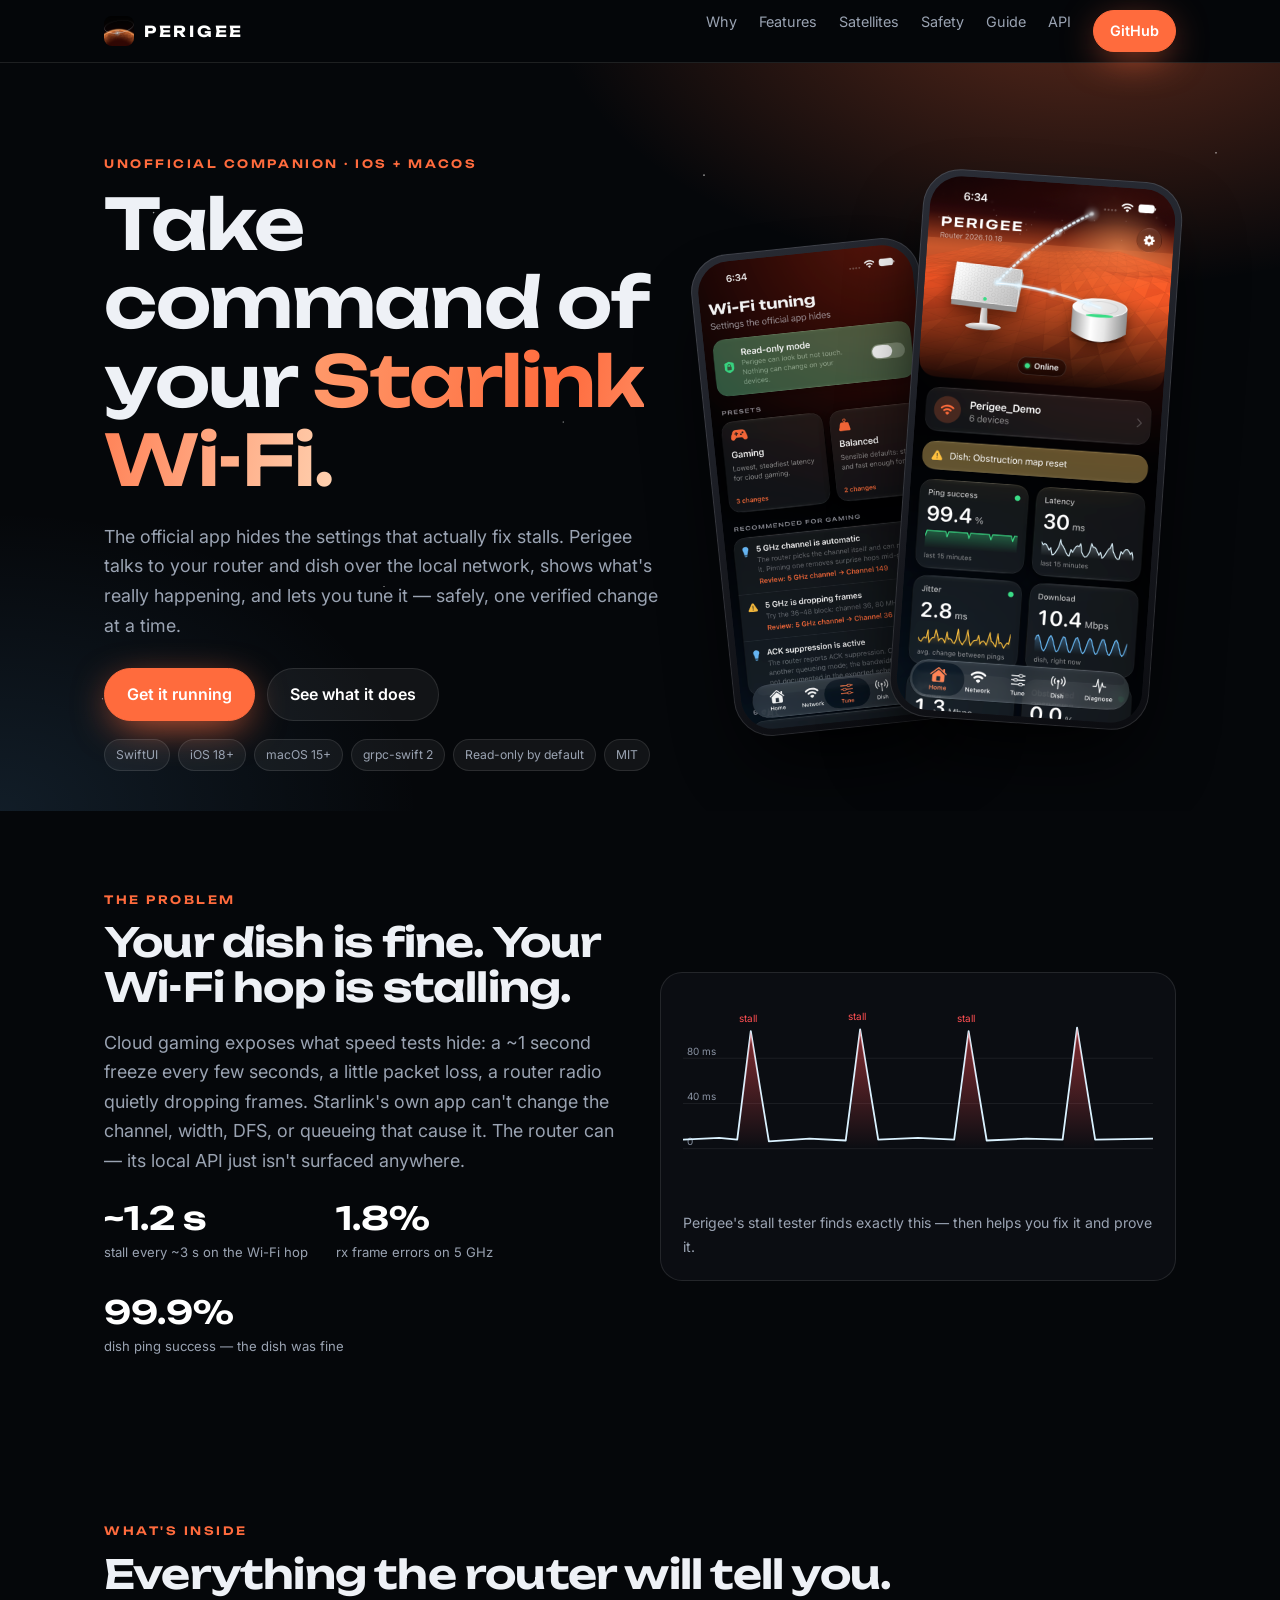
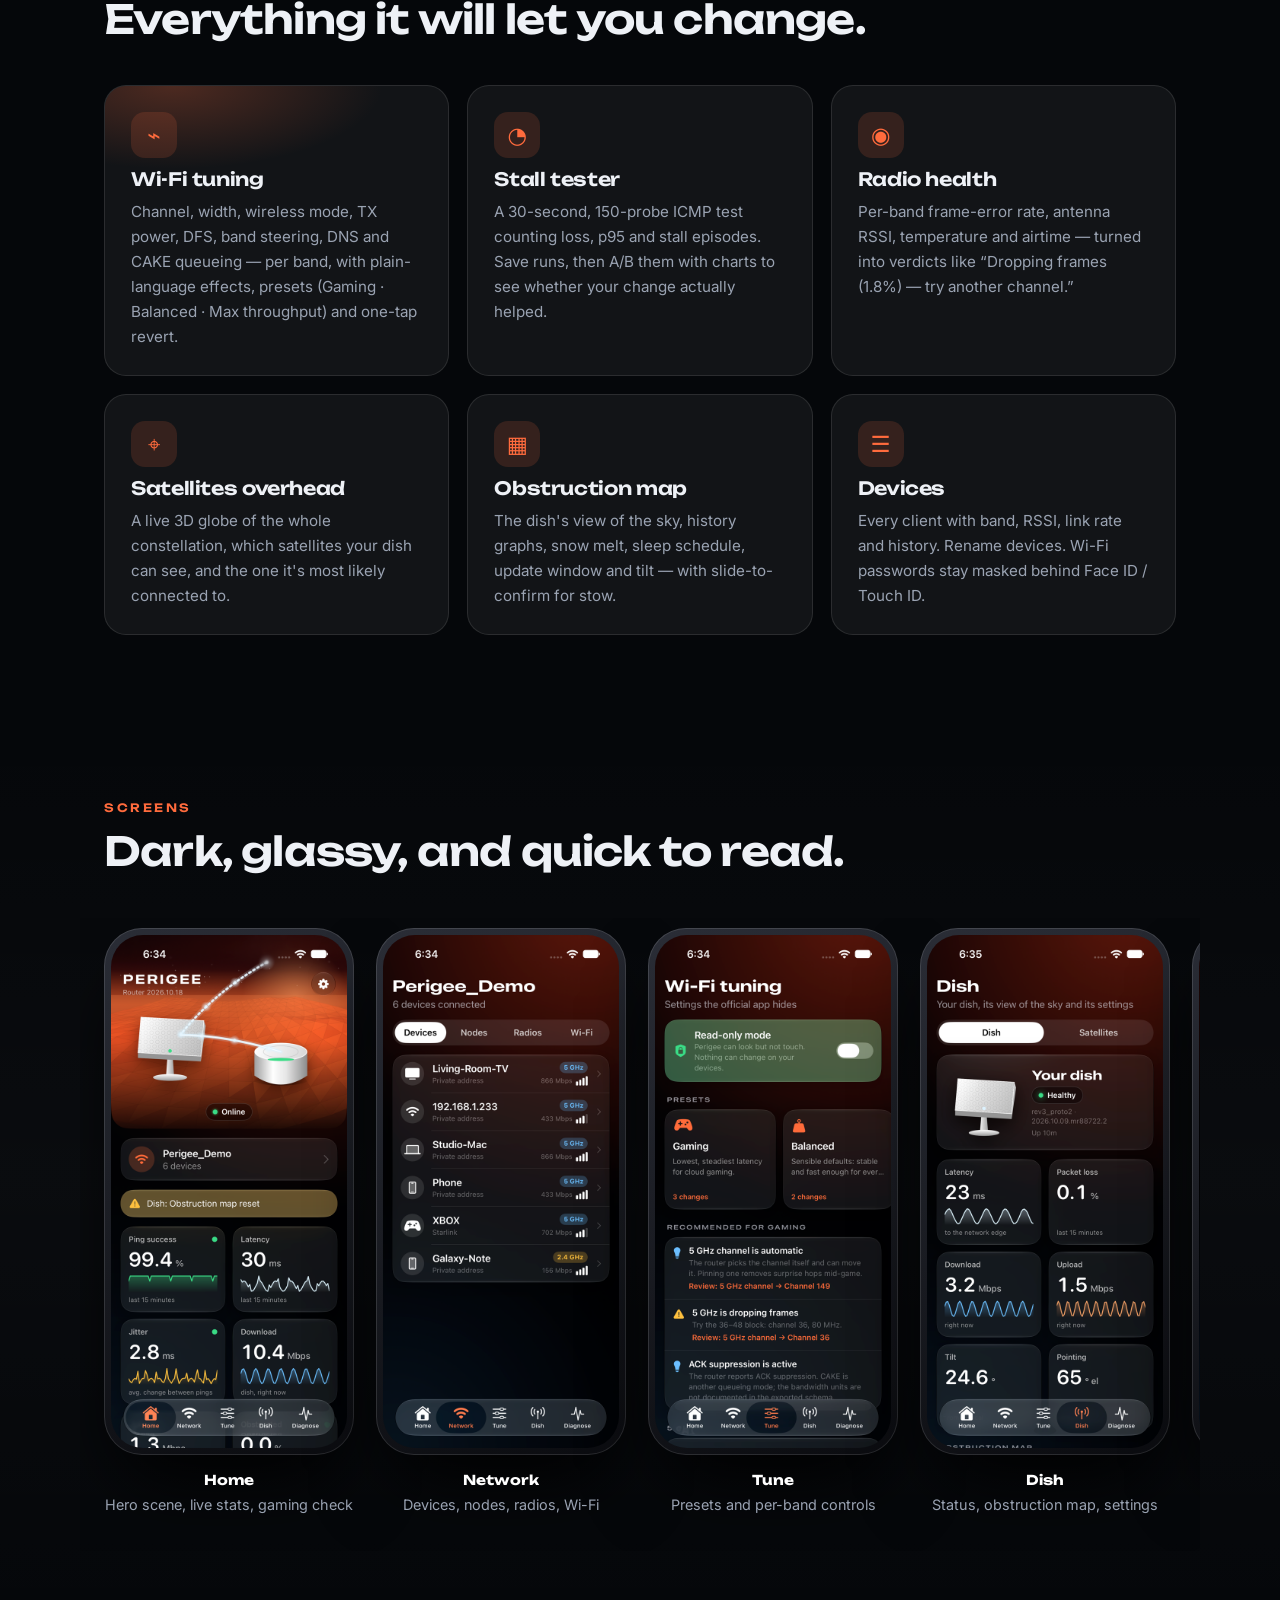
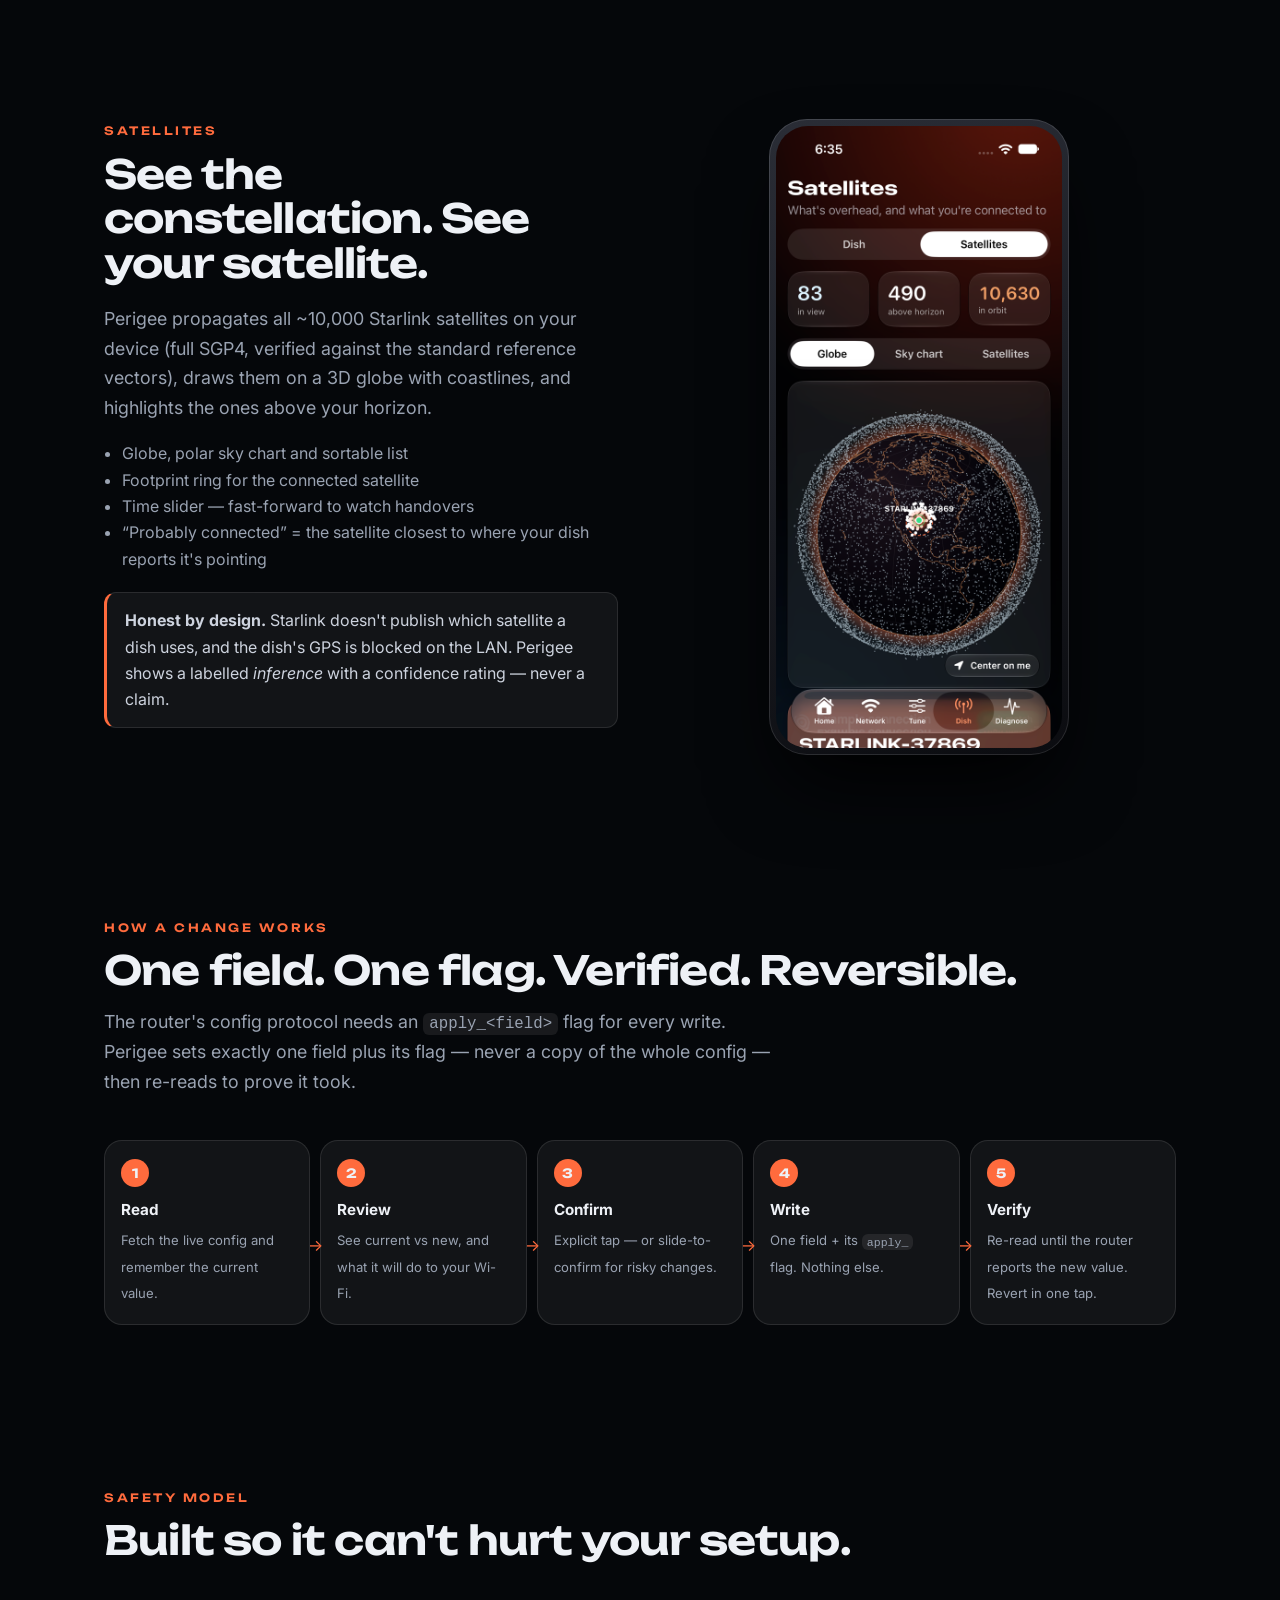
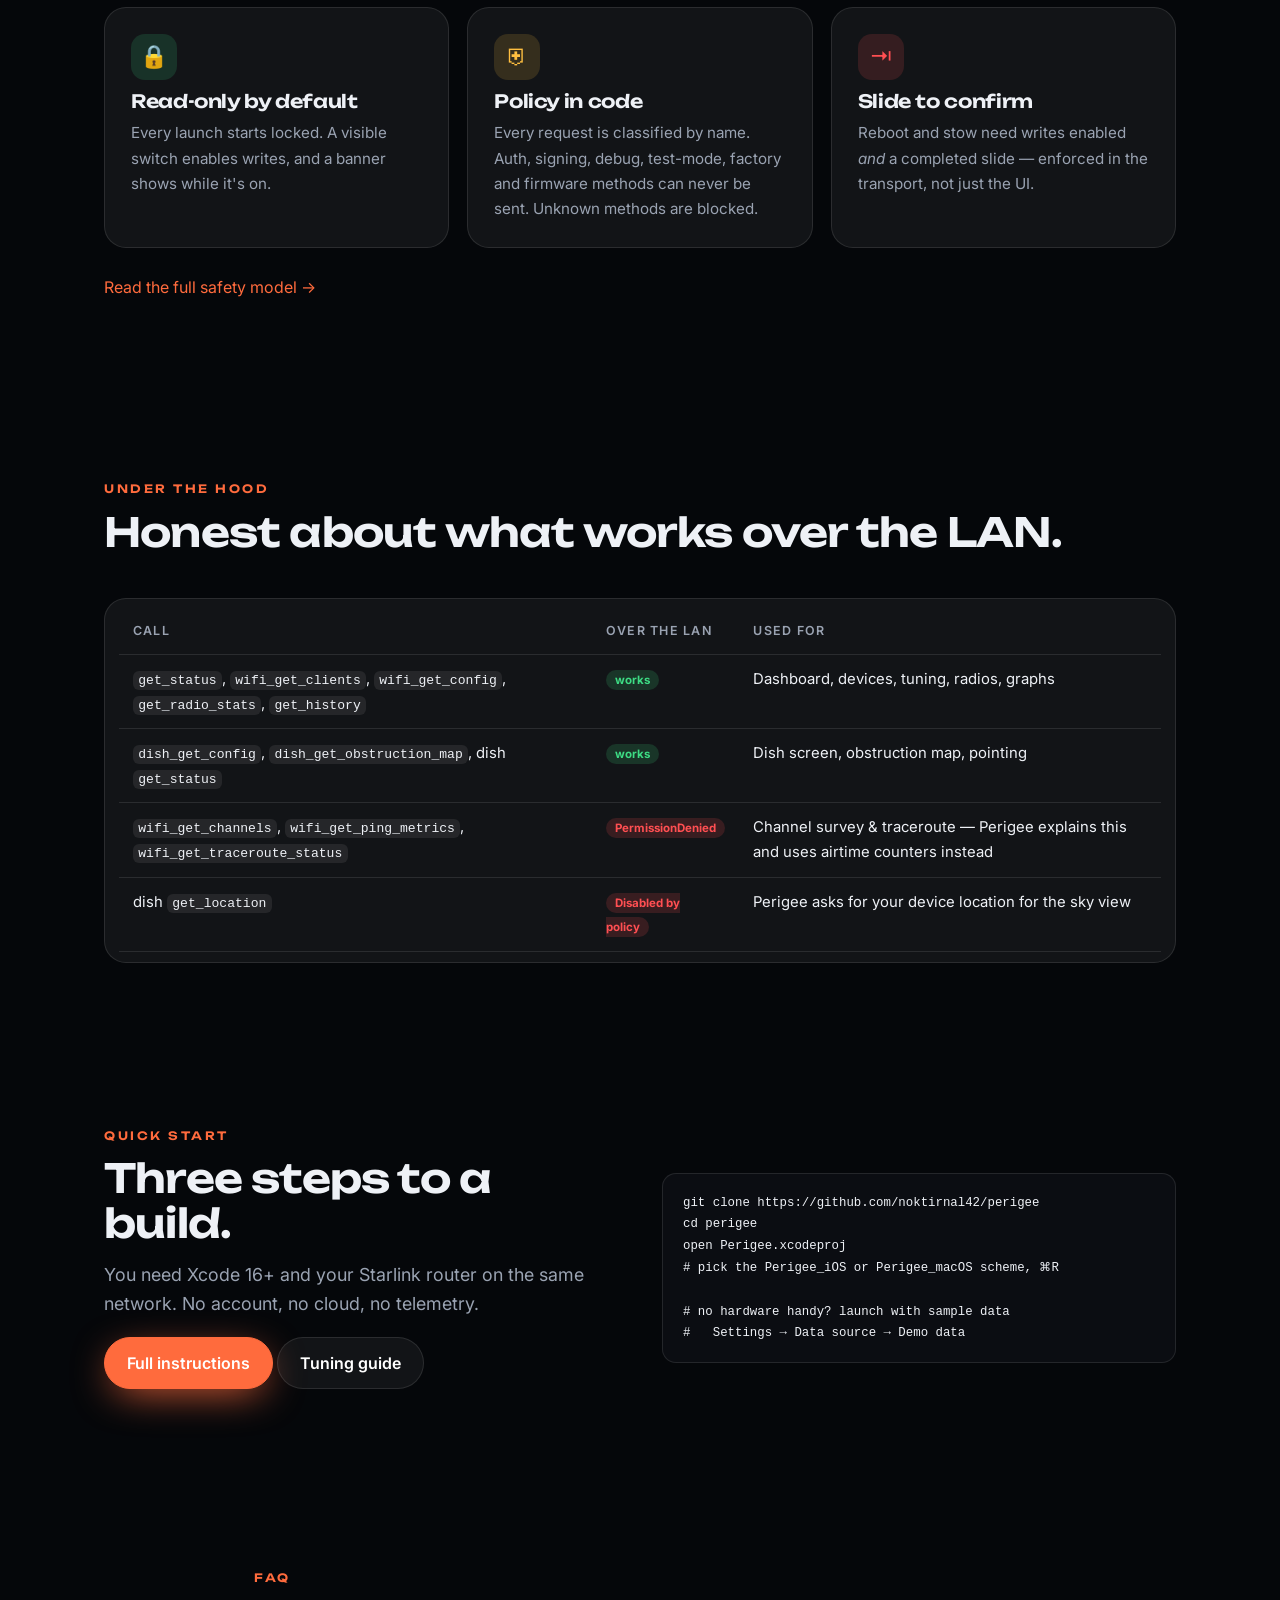
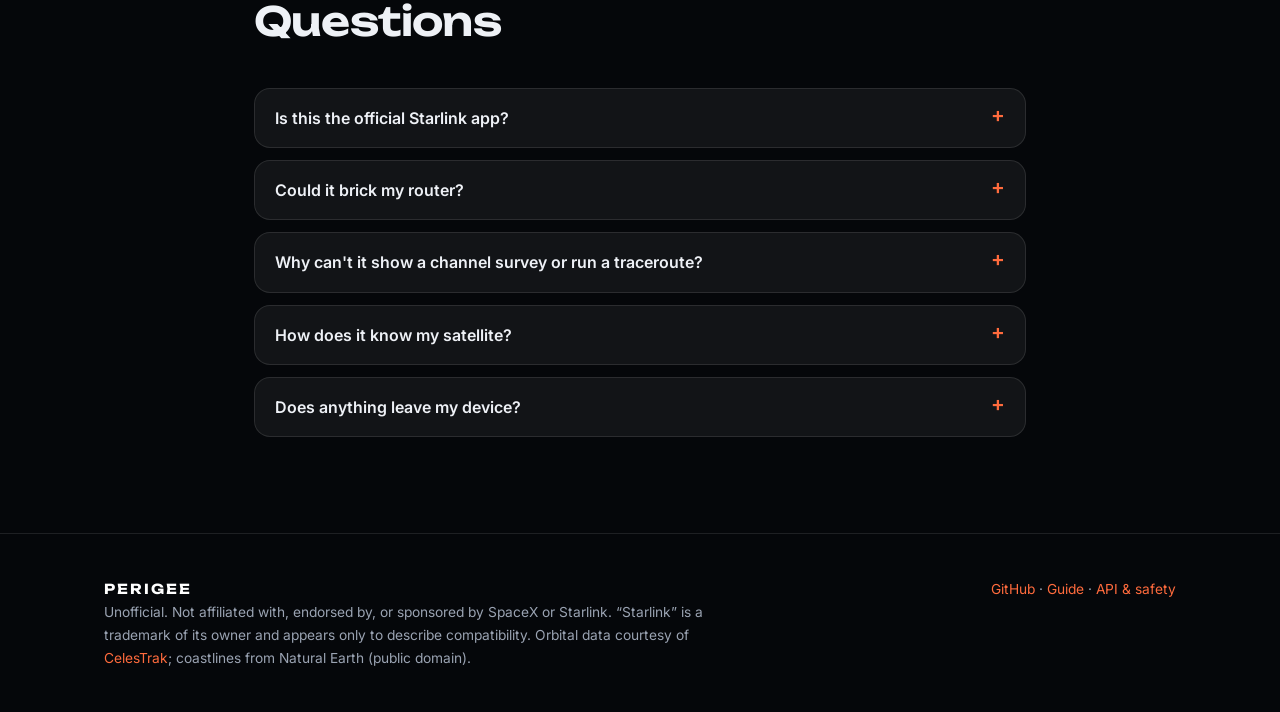
==== docs/index.html @ 8719dc5b "Docs: README, GitHub Pages site (landing, tuning guide, API & safety), screenshots, social card Co-A" ====
<!doctype html>
<html lang="en">
<head>
<meta charset="utf-8">
<meta name="viewport" content="width=device-width,initial-scale=1">
<title>Perigee — the control room your Starlink Wi-Fi never had</title>
<meta name="description" content="Perigee is a native iOS and macOS companion for Starlink's local API: tune Wi-Fi channels, kill bufferbloat, measure stalls, and watch the satellites overhead. Open source, read-only by default.">
<meta property="og:title" content="Perigee — take command of your Starlink Wi-Fi">
<meta property="og:description" content="Native iOS + macOS app. Tune channels, CAKE and DFS, A/B test stalls, see which satellite you're connected to.">
<meta property="og:image" content="https://noktirnal42.github.io/perigee/assets/social.png">
<meta name="theme-color" content="#05070a">
<link rel="icon" href="assets/icon-512.png">
<link rel="preconnect" href="https://fonts.googleapis.com"><link rel="preconnect" href="https://fonts.gstatic.com" crossorigin>
<link href="https://fonts.googleapis.com/css2?family=Inter:wght@400;500;600&family=Unbounded:wght@500;600;700&display=swap" rel="stylesheet">
<link rel="stylesheet" href="assets/site.css">
</head>
<body>
<nav><div class="wrap">
  <a class="brand" href="#top"><img src="assets/icon-512.png" alt="">PERIGEE</a>
  <div class="links"><a href="#why">Why</a><a href="#features">Features</a><a href="#sky">Satellites</a><a href="#safety">Safety</a><a href="guide.html">Guide</a><a href="api.html">API</a>
  <a class="btn primary" style="padding:8px 16px" href="https://github.com/noktirnal42/perigee">GitHub</a></div>
</div></nav>

<header class="hero" id="top">
  <div class="stars"></div>
  <div class="wrap hero-grid">
    <div>
      <span class="eyebrow">Unofficial companion · iOS + macOS</span>
      <h1>Take command of your <em>Starlink Wi-Fi.</em></h1>
      <p class="lead" style="margin-top:22px">The official app hides the settings that actually fix stalls. Perigee talks to your router and dish over the local network, shows what's really happening, and lets you tune it — safely, one verified change at a time.</p>
      <div class="cta">
        <a class="btn primary" href="https://github.com/noktirnal42/perigee#quick-start">Get it running</a>
        <a class="btn" href="#features">See what it does</a>
      </div>
      <div class="badges"><span class="badge">SwiftUI</span><span class="badge">iOS 18+</span><span class="badge">macOS 15+</span><span class="badge">grpc-swift 2</span><span class="badge">Read-only by default</span><span class="badge">MIT</span></div>
    </div>
    <div class="phone-stack" aria-hidden="true">
      <div class="phone b float d"><img src="assets/screens/ios-tune.png" alt="" loading="eager"></div>
      <div class="phone a float"><img src="assets/screens/ios-home.png" alt="Perigee home screen showing dish, router and live stats"></div>
    </div>
  </div>
</header>

<section id="why">
  <div class="wrap problem">
    <div class="reveal">
      <span class="eyebrow">The problem</span>
      <h2>Your dish is fine. Your Wi-Fi hop is stalling.</h2>
      <p class="lead" style="margin-top:18px">Cloud gaming exposes what speed tests hide: a ~1 second freeze every few seconds, a little packet loss, a router radio quietly dropping frames. Starlink's own app can't change the channel, width, DFS, or queueing that cause it. The router can — its local API just isn't surfaced anywhere.</p>
      <div class="stat-row">
        <div class="stat"><b>~1.2 s</b><span>stall every ~3 s on the Wi-Fi hop</span></div>
        <div class="stat"><b>1.8%</b><span>rx frame errors on 5 GHz</span></div>
        <div class="stat"><b>99.9%</b><span>dish ping success — the dish was fine</span></div>
      </div>
    </div>
    <div class="pingviz reveal">
      <svg viewBox="0 0 520 220" role="img" aria-label="Ping chart with periodic stalls">
        <defs><linearGradient id="g" x1="0" x2="0" y1="0" y2="1"><stop offset="0" stop-color="#ff4f52" stop-opacity=".5"/><stop offset="1" stop-color="#ff4f52" stop-opacity="0"/></linearGradient></defs>
        <g stroke="rgba(255,255,255,.08)"><path d="M0 170H520M0 120H520M0 70H520"/></g>
        <g fill="#8a93a3" font-size="11" font-family="Inter,sans-serif"><text x="4" y="66">80 ms</text><text x="4" y="116">40 ms</text><text x="4" y="166">0</text></g>
        <path d="M0 160 L40 158 L60 160 L75 40 L95 162 L140 159 L180 161 L196 38 L216 160 L260 158 L300 160 L316 40 L336 161 L380 159 L420 160 L436 36 L456 160 L520 159" fill="none" stroke="#dbf2ff" stroke-width="2" stroke-linejoin="round"/>
        <path d="M60 170 L75 40 L95 170Z M181 170 L196 38 L216 170Z M301 170 L316 40 L336 170Z M421 170 L436 36 L456 170Z" fill="url(#g)"/>
        <g fill="#ff4f52" font-size="11" font-family="Inter,sans-serif"><text x="62" y="30">stall</text><text x="183" y="28">stall</text><text x="303" y="30">stall</text></g>
      </svg>
      <p style="color:var(--muted);font-size:.88rem;margin:10px 0 0">Perigee's stall tester finds exactly this — then helps you fix it and prove it.</p>
    </div>
  </div>
</section>

<section id="features">
  <div class="wrap">
    <div class="sec-head reveal"><span class="eyebrow">What's inside</span><h2>Everything the router will tell you.<br>Everything it will let you change.</h2></div>
    <div class="grid g3">
      <div class="card glow reveal"><div class="ico">⌁</div><h3>Wi-Fi tuning</h3><p>Channel, width, wireless mode, TX power, DFS, band steering, DNS and CAKE queueing — per band, with plain-language effects, presets (Gaming · Balanced · Max throughput) and one-tap revert.</p></div>
      <div class="card reveal"><div class="ico">◔</div><h3>Stall tester</h3><p>A 30-second, 150-probe ICMP test counting loss, p95 and stall episodes. Save runs, then A/B them with charts to see whether your change actually helped.</p></div>
      <div class="card reveal"><div class="ico">◉</div><h3>Radio health</h3><p>Per-band frame-error rate, antenna RSSI, temperature and airtime — turned into verdicts like “Dropping frames (1.8%) — try another channel.”</p></div>
      <div class="card reveal"><div class="ico">⌖</div><h3>Satellites overhead</h3><p>A live 3D globe of the whole constellation, which satellites your dish can see, and the one it's most likely connected to.</p></div>
      <div class="card reveal"><div class="ico">▦</div><h3>Obstruction map</h3><p>The dish's view of the sky, history graphs, snow melt, sleep schedule, update window and tilt — with slide-to-confirm for stow.</p></div>
      <div class="card reveal"><div class="ico">☰</div><h3>Devices</h3><p>Every client with band, RSSI, link rate and history. Rename devices. Wi-Fi passwords stay masked behind Face ID / Touch ID.</p></div>
    </div>
  </div>
</section>

<section style="background:linear-gradient(180deg,transparent,rgba(255,255,255,.02),transparent)">
  <div class="wrap">
    <div class="sec-head reveal"><span class="eyebrow">Screens</span><h2>Dark, glassy, and quick to read.</h2></div>
    <div class="shots reveal">
      <figure><div class="phone"><img src="assets/screens/ios-home.png" alt="Home" loading="lazy"></div><figcaption><b>Home</b>Hero scene, live stats, gaming check</figcaption></figure>
      <figure><div class="phone"><img src="assets/screens/ios-network.png" alt="Network" loading="lazy"></div><figcaption><b>Network</b>Devices, nodes, radios, Wi-Fi</figcaption></figure>
      <figure><div class="phone"><img src="assets/screens/ios-tune.png" alt="Tune" loading="lazy"></div><figcaption><b>Tune</b>Presets and per-band controls</figcaption></figure>
      <figure><div class="phone"><img src="assets/screens/ios-dish.png" alt="Dish" loading="lazy"></div><figcaption><b>Dish</b>Status, obstruction map, settings</figcaption></figure>
      <figure><div class="phone"><img src="assets/screens/ios-sky.png" alt="Satellites" loading="lazy"></div><figcaption><b>Satellites</b>3D globe and connection</figcaption></figure>
      <figure><div class="phone"><img src="assets/screens/ios-diagnostics.png" alt="Diagnostics" loading="lazy"></div><figcaption><b>Diagnose</b>Stall tester and A/B</figcaption></figure>
    </div>
  </div>
</section>

<section id="sky">
  <div class="wrap split">
    <div class="reveal">
      <span class="eyebrow">Satellites</span>
      <h2>See the constellation. See your satellite.</h2>
      <p class="lead" style="margin-top:18px">Perigee propagates all ~10,000 Starlink satellites on your device (full SGP4, verified against the standard reference vectors), draws them on a 3D globe with coastlines, and highlights the ones above your horizon.</p>
      <ul style="color:var(--muted);padding-left:1.1em">
        <li>Globe, polar sky chart and sortable list</li>
        <li>Footprint ring for the connected satellite</li>
        <li>Time slider — fast-forward to watch handovers</li>
        <li>“Probably connected” = the satellite closest to where your dish reports it's pointing</li>
      </ul>
      <div class="callout"><b>Honest by design.</b> Starlink doesn't publish which satellite a dish uses, and the dish's GPS is blocked on the LAN. Perigee shows a labelled <i>inference</i> with a confidence rating — never a claim.</div>
    </div>
    <div class="reveal"><div class="phone" style="position:static;width:300px;margin:0 auto;transform:none"><img src="assets/screens/ios-sky.png" alt="3D globe with Starlink satellites" loading="lazy"></div></div>
  </div>
</section>

<section id="tuning">
  <div class="wrap">
    <div class="sec-head reveal"><span class="eyebrow">How a change works</span><h2>One field. One flag. Verified. Reversible.</h2>
      <p class="lead" style="margin-top:14px">The router's config protocol needs an <code>apply_&lt;field&gt;</code> flag for every write. Perigee sets exactly one field plus its flag — never a copy of the whole config — then re-reads to prove it took.</p></div>
    <div class="flow reveal">
      <div class="step"><b>Read</b><span>Fetch the live config and remember the current value.</span></div>
      <div class="step"><b>Review</b><span>See current vs new, and what it will do to your Wi-Fi.</span></div>
      <div class="step"><b>Confirm</b><span>Explicit tap — or slide-to-confirm for risky changes.</span></div>
      <div class="step"><b>Write</b><span>One field + its <code>apply_</code> flag. Nothing else.</span></div>
      <div class="step"><b>Verify</b><span>Re-read until the router reports the new value. Revert in one tap.</span></div>
    </div>
  </div>
</section>

<section id="safety">
  <div class="wrap">
    <div class="sec-head reveal"><span class="eyebrow">Safety model</span><h2>Built so it can't hurt your setup.</h2></div>
    <div class="grid g3">
      <div class="card reveal"><div class="ico" style="background:rgba(61,220,132,.15);color:var(--good)">🔒</div><h3>Read-only by default</h3><p>Every launch starts locked. A visible switch enables writes, and a banner shows while it's on.</p></div>
      <div class="card reveal"><div class="ico" style="background:rgba(255,191,64,.15);color:var(--warn)">⛨</div><h3>Policy in code</h3><p>Every request is classified by name. Auth, signing, debug, test-mode, factory and firmware methods can never be sent. Unknown methods are blocked.</p></div>
      <div class="card reveal"><div class="ico" style="background:rgba(255,79,82,.15);color:var(--bad)">⇥</div><h3>Slide to confirm</h3><p>Reboot and stow need writes enabled <i>and</i> a completed slide — enforced in the transport, not just the UI.</p></div>
    </div>
    <p style="margin-top:26px" class="reveal"><a href="api.html#safety">Read the full safety model →</a></p>
  </div>
</section>

<section>
  <div class="wrap">
    <div class="sec-head reveal"><span class="eyebrow">Under the hood</span><h2>Honest about what works over the LAN.</h2></div>
    <div class="card reveal" style="padding:10px 14px"><table>
      <tr><th>Call</th><th>Over the LAN</th><th>Used for</th></tr>
      <tr><td><code>get_status</code>, <code>wifi_get_clients</code>, <code>wifi_get_config</code>, <code>get_radio_stats</code>, <code>get_history</code></td><td><span class="tag ok">works</span></td><td>Dashboard, devices, tuning, radios, graphs</td></tr>
      <tr><td><code>dish_get_config</code>, <code>dish_get_obstruction_map</code>, dish <code>get_status</code></td><td><span class="tag ok">works</span></td><td>Dish screen, obstruction map, pointing</td></tr>
      <tr><td><code>wifi_get_channels</code>, <code>wifi_get_ping_metrics</code>, <code>wifi_get_traceroute_status</code></td><td><span class="tag no">PermissionDenied</span></td><td>Channel survey & traceroute — Perigee explains this and uses airtime counters instead</td></tr>
      <tr><td>dish <code>get_location</code></td><td><span class="tag no">Disabled by policy</span></td><td>Perigee asks for your device location for the sky view</td></tr>
    </table></div>
  </div>
</section>

<section id="start">
  <div class="wrap split">
    <div class="reveal">
      <span class="eyebrow">Quick start</span><h2>Three steps to a build.</h2>
      <p class="lead" style="margin-top:14px">You need Xcode 16+ and your Starlink router on the same network. No account, no cloud, no telemetry.</p>
      <p><a class="btn primary" href="https://github.com/noktirnal42/perigee#quick-start">Full instructions</a> <a class="btn" href="guide.html">Tuning guide</a></p>
    </div>
    <pre class="reveal"><code>git clone https://github.com/noktirnal42/perigee
cd perigee
open Perigee.xcodeproj
# pick the Perigee_iOS or Perigee_macOS scheme, ⌘R

# no hardware handy? launch with sample data
#   Settings → Data source → Demo data</code></pre>
  </div>
</section>

<section>
  <div class="wrap" style="max-width:820px">
    <div class="sec-head reveal"><span class="eyebrow">FAQ</span><h2>Questions</h2></div>
    <details class="reveal"><summary>Is this the official Starlink app?</summary><p>No. Perigee is an independent, open-source companion. It isn't made, endorsed or supported by SpaceX or Starlink, and uses none of their logos or artwork.</p></details>
    <details class="reveal"><summary>Could it brick my router?</summary><p>It's designed not to: writes are off by default, limited to documented single-field config changes, verified after sending, and revertible. Factory-reset, firmware and debug calls are blocked in code. Even so, changing Wi-Fi settings can briefly drop your devices — you're always warned first.</p></details>
    <details class="reveal"><summary>Why can't it show a channel survey or run a traceroute?</summary><p>The router refuses those calls from the local network (<code>PermissionDenied</code>). Perigee detects that at runtime, tells you plainly, and works around it where it can.</p></details>
    <details class="reveal"><summary>How does it know my satellite?</summary><p>It doesn't know — it infers. The dish reports its boresight azimuth/elevation; Perigee computes where every satellite is right now and picks the closest. You get a confidence rating and the raw angular separation.</p></details>
    <details class="reveal"><summary>Does anything leave my device?</summary><p>Only a public download of satellite orbital data from CelesTrak (no personal data). Your location, Wi-Fi details and test results stay on your device.</p></details>
  </div>
</section>

<footer><div class="wrap cols">
  <div class="fine"><b style="color:#fff;font-family:var(--wide);letter-spacing:.15em">PERIGEE</b><br>Unofficial. Not affiliated with, endorsed by, or sponsored by SpaceX or Starlink. “Starlink” is a trademark of its owner and appears only to describe compatibility. Orbital data courtesy of <a href="https://celestrak.org">CelesTrak</a>; coastlines from Natural Earth (public domain).</div>
  <div><a href="https://github.com/noktirnal42/perigee">GitHub</a> · <a href="guide.html">Guide</a> · <a href="api.html">API &amp; safety</a></div>
</div></footer>
<script src="assets/site.js"></script>
</body></html>
---- docs/assets/site.css ----
:root{
  --void:#05070a; --deep:#0e1015; --card:rgba(255,255,255,.055); --stroke:rgba(255,255,255,.1);
  --ember:#ff6b3d; --ember-deep:#9e2e1a; --dust:#f09e66; --signal:#dbf2ff; --good:#3ddc84; --warn:#ffbf40; --bad:#ff4f52; --info:#6bbcff;
  --text:#eef1f6; --muted:#9aa3b2; --radius:22px;
  --wide:"Unbounded","Sora",ui-sans-serif,system-ui,sans-serif; --body:"Inter",ui-sans-serif,system-ui,-apple-system,"Segoe UI",sans-serif;
}
*{box-sizing:border-box} html{scroll-behavior:smooth}
body{margin:0;background:var(--void);color:var(--text);font:16px/1.65 var(--body);-webkit-font-smoothing:antialiased;overflow-x:hidden}
a{color:var(--ember);text-decoration:none} a:hover{text-decoration:underline}
img{max-width:100%;display:block}
.wrap{max-width:1120px;margin:0 auto;padding:0 24px}
h1,h2,h3{font-family:var(--wide);font-weight:600;letter-spacing:-.02em;line-height:1.12;margin:0}
h1{font-size:clamp(2.3rem,6vw,4.4rem)} h2{font-size:clamp(1.6rem,3.6vw,2.5rem)} h3{font-size:1.15rem}
.eyebrow{font:600 .72rem/1 var(--wide);letter-spacing:.22em;text-transform:uppercase;color:var(--ember);margin-bottom:14px;display:block}
.lead{color:var(--muted);font-size:1.12rem;max-width:62ch}
code,pre{font-family:ui-monospace,"SF Mono",Menlo,monospace;font-size:.88em}
code{background:rgba(255,255,255,.08);padding:.15em .4em;border-radius:6px}
pre{background:#0b0d12;border:1px solid var(--stroke);border-radius:14px;padding:18px 20px;overflow:auto;line-height:1.55}
pre code{background:none;padding:0}

/* nav */
nav{position:sticky;top:0;z-index:50;backdrop-filter:blur(18px) saturate(1.4);background:rgba(5,7,10,.65);border-bottom:1px solid var(--stroke)}
nav .wrap{display:flex;align-items:center;gap:22px;height:62px}
.brand{display:flex;align-items:center;gap:10px;font:700 .95rem var(--wide);letter-spacing:.18em;color:#fff}
.brand img{width:30px;height:30px;border-radius:8px}
nav .links{margin-left:auto;display:flex;gap:22px;font-size:.9rem}
nav .links a{color:var(--muted)} nav .links a:hover{color:#fff;text-decoration:none}
.btn{display:inline-flex;align-items:center;gap:8px;padding:12px 22px;border-radius:999px;font-weight:600;border:1px solid var(--stroke);color:#fff;background:var(--card);transition:.2s}
.btn:hover{transform:translateY(-1px);text-decoration:none;background:rgba(255,255,255,.1)}
.btn.primary{background:var(--ember);border-color:var(--ember);color:#fff;box-shadow:0 10px 40px -10px var(--ember)}
.btn.primary:hover{background:#ff7d52}

/* hero */
.hero{position:relative;padding:96px 0 40px;overflow:hidden;isolation:isolate}
.hero:before{content:"";position:absolute;inset:0;z-index:-2;background:
  radial-gradient(900px 500px at 85% -10%,rgba(255,107,61,.35),transparent 60%),
  radial-gradient(700px 500px at 0% 100%,rgba(107,188,255,.12),transparent 60%)}
.stars{position:absolute;inset:0;z-index:-1;opacity:.7;background-image:
  radial-gradient(1.2px 1.2px at 12% 20%,#fff,transparent),radial-gradient(1px 1px at 30% 70%,#fff,transparent),
  radial-gradient(1.4px 1.4px at 55% 15%,#fff,transparent),radial-gradient(1px 1px at 72% 40%,#fff,transparent),
  radial-gradient(1.2px 1.2px at 88% 75%,#fff,transparent),radial-gradient(1px 1px at 8% 85%,#fff,transparent),
  radial-gradient(1px 1px at 44% 48%,#fff,transparent),radial-gradient(1.3px 1.3px at 95% 12%,#fff,transparent);animation:twinkle 6s ease-in-out infinite alternate}
@keyframes twinkle{from{opacity:.35}to{opacity:.85}}
.hero-grid{display:grid;grid-template-columns:1.1fr .9fr;gap:40px;align-items:center}
.hero h1 em{font-style:normal;background:linear-gradient(100deg,#ff9a6b,var(--ember) 45%,#ffd1b0);-webkit-background-clip:text;background-clip:text;color:transparent}
.hero .cta{display:flex;gap:12px;flex-wrap:wrap;margin:28px 0 18px}
.badges{display:flex;gap:8px;flex-wrap:wrap;margin-top:6px}
.badge{font-size:.76rem;padding:5px 11px;border-radius:999px;border:1px solid var(--stroke);color:var(--muted);background:var(--card)}
.phone-stack{position:relative;height:600px}
.phone{position:absolute;width:260px;border-radius:38px;padding:7px;background:linear-gradient(160deg,#2a2d36,#0b0c10);box-shadow:0 40px 80px -20px #000,0 0 0 1px rgba(255,255,255,.12) inset}
.phone img{border-radius:32px;width:100%}
.phone.a{right:10px;top:10px;transform:rotate(4deg);z-index:2} .phone.b{left:0;top:80px;transform:rotate(-6deg);width:230px;opacity:.95}
.float{animation:float 7s ease-in-out infinite} .float.d{animation-delay:-3.5s}
@keyframes float{50%{translate:0 -10px}}

section{padding:84px 0;position:relative}
.sec-head{margin-bottom:44px}
.grid{display:grid;gap:18px}
.g3{grid-template-columns:repeat(3,1fr)} .g2{grid-template-columns:repeat(2,1fr)} .g4{grid-template-columns:repeat(4,1fr)}
.card{background:var(--card);border:1px solid var(--stroke);border-radius:var(--radius);padding:26px;position:relative;overflow:hidden}
.card h3{margin:12px 0 8px} .card p{margin:0;color:var(--muted);font-size:.95rem}
.ico{width:46px;height:46px;border-radius:14px;display:grid;place-items:center;background:rgba(255,107,61,.15);color:var(--ember);font-size:1.4rem}
.card.glow:before{content:"";position:absolute;inset:-1px;border-radius:inherit;background:radial-gradient(300px 120px at 20% 0%,rgba(255,107,61,.25),transparent 70%);pointer-events:none}

.problem{display:grid;grid-template-columns:1fr 1fr;gap:40px;align-items:center}
.pingviz{background:#0b0d12;border:1px solid var(--stroke);border-radius:var(--radius);padding:22px}
.pingviz svg{width:100%;height:auto}
.stat-row{display:flex;gap:28px;flex-wrap:wrap;margin-top:22px}
.stat b{display:block;font:600 2rem var(--wide);color:#fff} .stat span{font-size:.82rem;color:var(--muted)}

.shots{display:flex;gap:22px;overflow-x:auto;padding:10px 24px 34px;scroll-snap-type:x mandatory;margin:0 -24px}
.shots figure{margin:0;flex:0 0 auto;scroll-snap-align:center;text-align:center;width:250px}
.shots figure .phone{position:static;width:250px;transform:none;margin:0 auto}
.shots figcaption{margin-top:14px;font-size:.9rem;color:var(--muted)} .shots figcaption b{color:#fff;display:block;font-family:var(--wide);font-size:.85rem;margin-bottom:2px}
.mac{border-radius:14px;background:#15171d;padding:10px;border:1px solid var(--stroke);box-shadow:0 40px 90px -30px #000}
.mac img{border-radius:8px;width:100%}
.mac-row{display:grid;grid-template-columns:repeat(2,1fr);gap:22px}

.split{display:grid;grid-template-columns:1fr 1fr;gap:44px;align-items:center}
.flow{display:grid;grid-template-columns:repeat(5,1fr);gap:10px;counter-reset:s}
.flow .step{background:var(--card);border:1px solid var(--stroke);border-radius:18px;padding:18px 16px;position:relative}
.flow .step:before{counter-increment:s;content:counter(s);display:grid;place-items:center;width:28px;height:28px;border-radius:50%;background:var(--ember);font:700 .8rem var(--wide);margin-bottom:10px}
.flow .step b{display:block;font-size:.95rem;margin-bottom:4px} .flow .step span{font-size:.82rem;color:var(--muted)}
.flow .step:not(:last-child):after{content:"→";position:absolute;right:-14px;top:50%;color:var(--ember);z-index:2}

table{width:100%;border-collapse:collapse;font-size:.93rem}
th,td{padding:12px 14px;border-bottom:1px solid var(--stroke);text-align:left;vertical-align:top} th{color:var(--muted);font-weight:600;font-size:.78rem;letter-spacing:.1em;text-transform:uppercase}
.tag{font-size:.72rem;font-weight:700;padding:3px 9px;border-radius:999px}
.tag.ok{background:rgba(61,220,132,.16);color:var(--good)} .tag.no{background:rgba(255,79,82,.16);color:var(--bad)} .tag.warn{background:rgba(255,191,64,.16);color:var(--warn)}

details{background:var(--card);border:1px solid var(--stroke);border-radius:16px;padding:16px 20px;margin-bottom:12px}
summary{cursor:pointer;font-weight:600;list-style:none} summary::-webkit-details-marker{display:none}
summary:after{content:"+";float:right;color:var(--ember);font-size:1.3rem;line-height:1} details[open] summary:after{content:"–"}
details p{color:var(--muted);margin:12px 0 0}

footer{border-top:1px solid var(--stroke);padding:44px 0;color:var(--muted);font-size:.86rem}
footer .cols{display:flex;gap:40px;flex-wrap:wrap;justify-content:space-between}
.fine{max-width:70ch}

/* docs pages */
.doc{padding:60px 0 90px;display:grid;grid-template-columns:230px 1fr;gap:50px}
.doc aside{position:sticky;top:90px;align-self:start;font-size:.9rem}
.doc aside a{display:block;color:var(--muted);padding:6px 0;border-left:2px solid var(--stroke);padding-left:14px}
.doc aside a:hover{color:#fff;border-color:var(--ember);text-decoration:none}
.doc article h2{margin:54px 0 14px;font-size:1.7rem} .doc article h3{margin:30px 0 8px}
.doc article p,.doc article li{color:#cdd3de} .doc article li{margin:6px 0}
.callout{border:1px solid var(--stroke);border-left:3px solid var(--ember);background:var(--card);border-radius:12px;padding:14px 18px;margin:20px 0;color:#cdd3de}
.callout.warn{border-left-color:var(--warn)} .callout.good{border-left-color:var(--good)}

.reveal{opacity:0;transform:translateY(18px);transition:.7s cubic-bezier(.2,.7,.2,1)} .reveal.in{opacity:1;transform:none}
@media(prefers-reduced-motion:reduce){.reveal{opacity:1;transform:none;transition:none}.float,.stars{animation:none}}
@media(max-width:900px){
  .hero-grid,.problem,.split,.doc{grid-template-columns:1fr} .g3,.g4{grid-template-columns:1fr 1fr} .flow{grid-template-columns:1fr} .flow .step:after{display:none}
  .phone-stack{height:520px} .doc aside{position:static} nav .links a:not(.btn){display:none} .mac-row{grid-template-columns:1fr}
}
@media(max-width:560px){.g3,.g4,.g2{grid-template-columns:1fr} .phone.b{display:none} .phone.a{right:50%;translate:50% 0;transform:rotate(2deg)} .phone-stack{height:540px}}
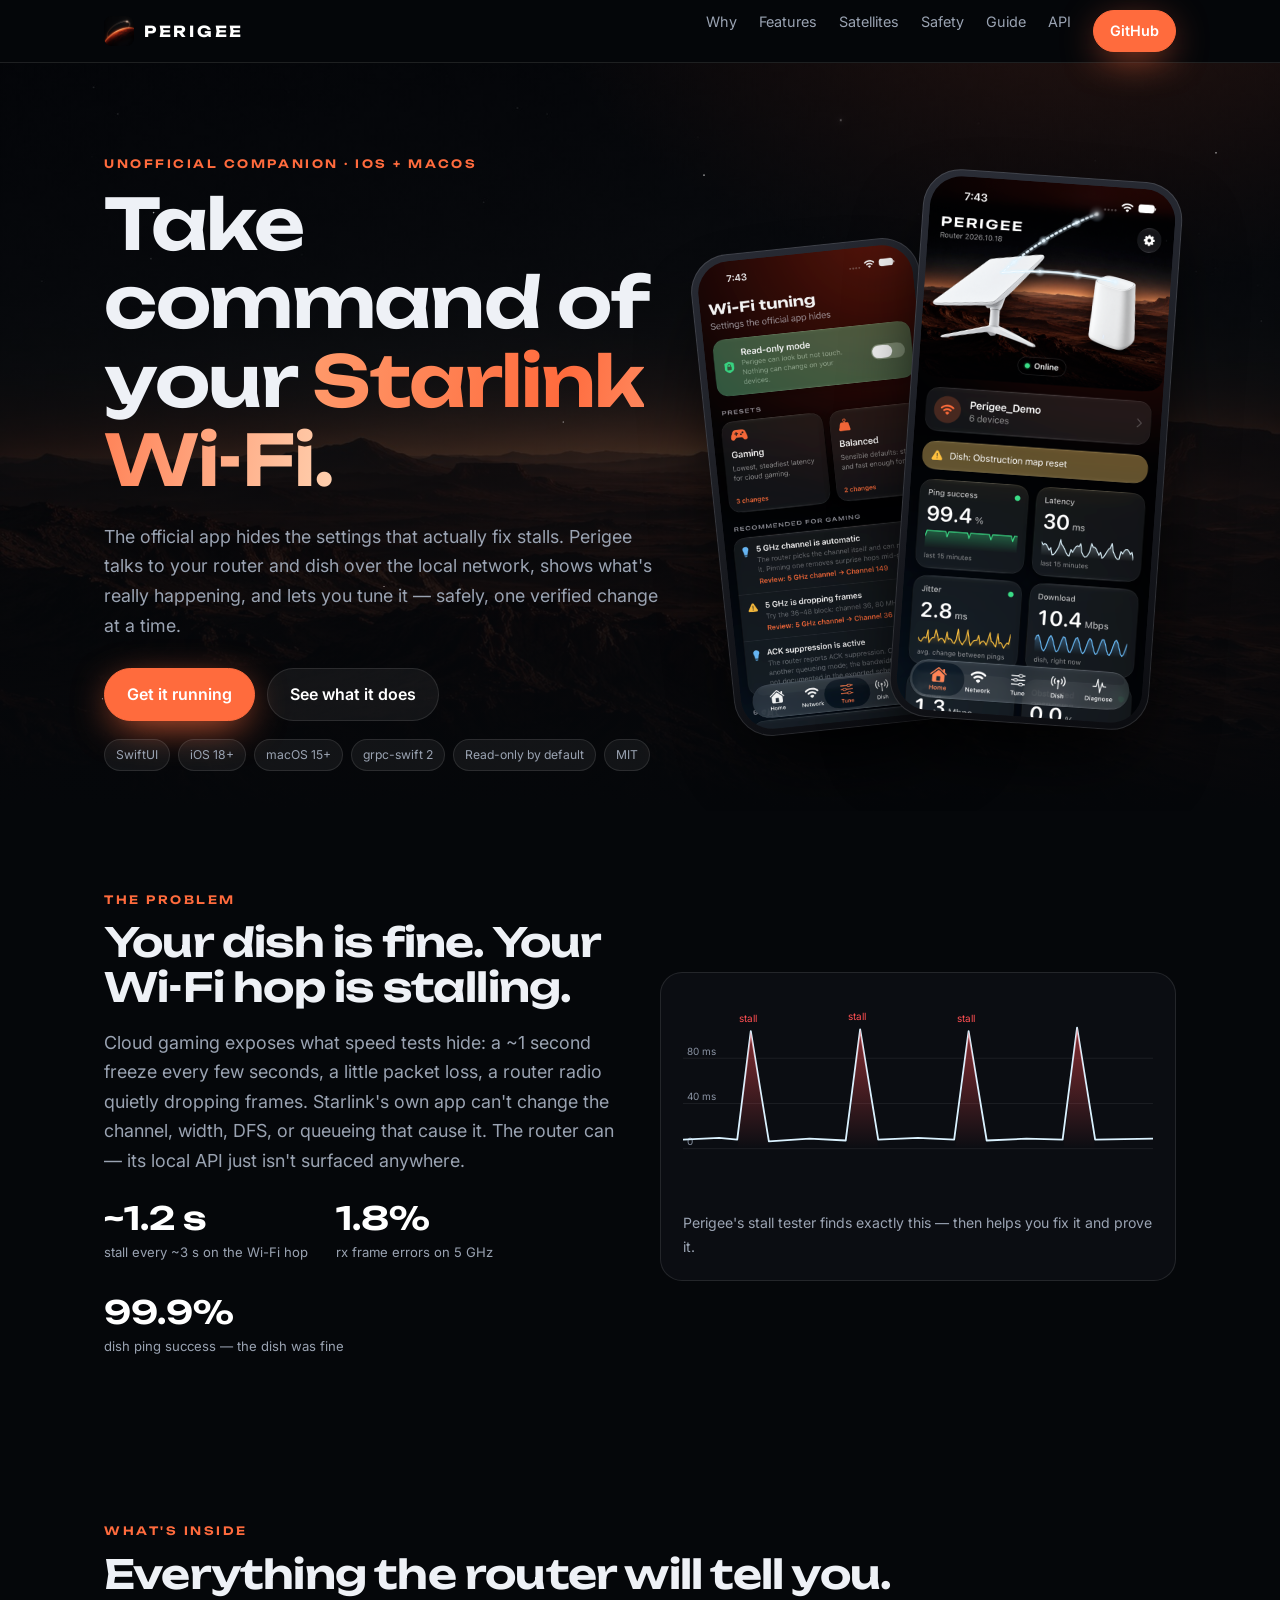
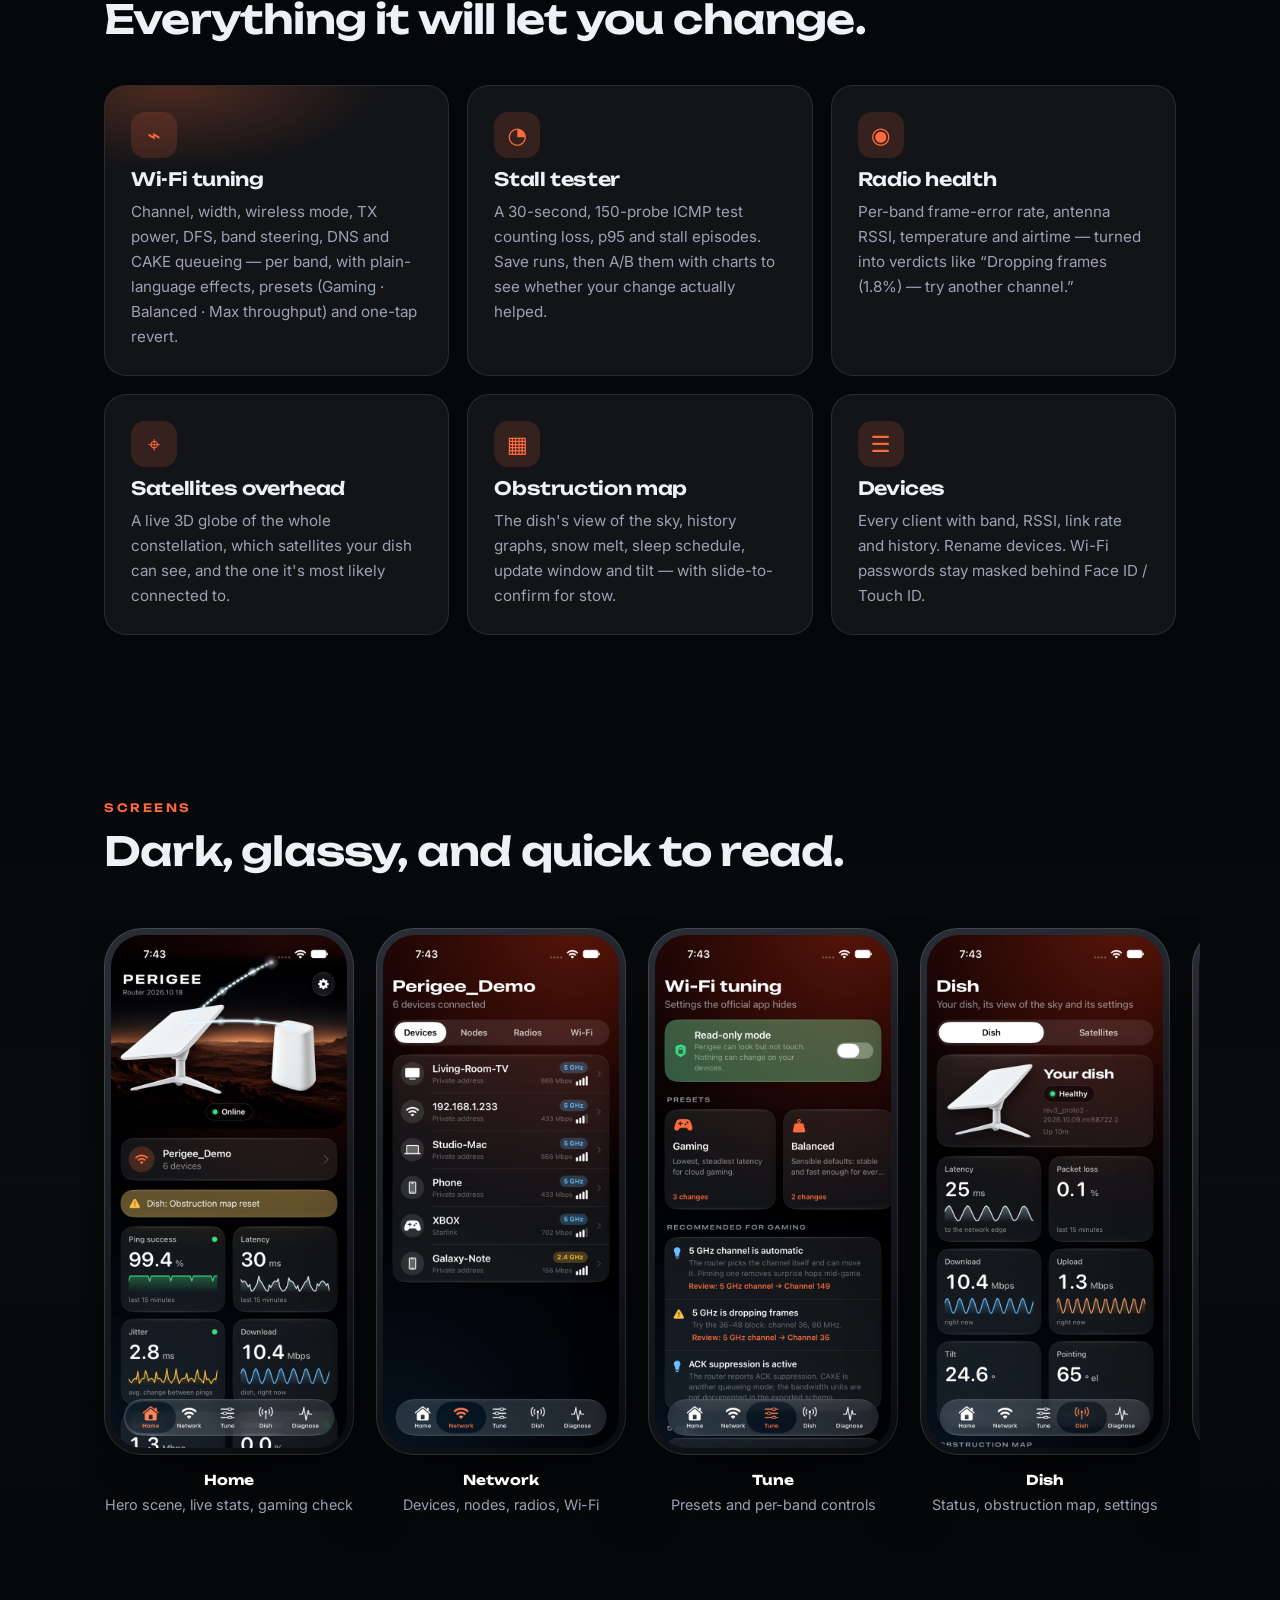
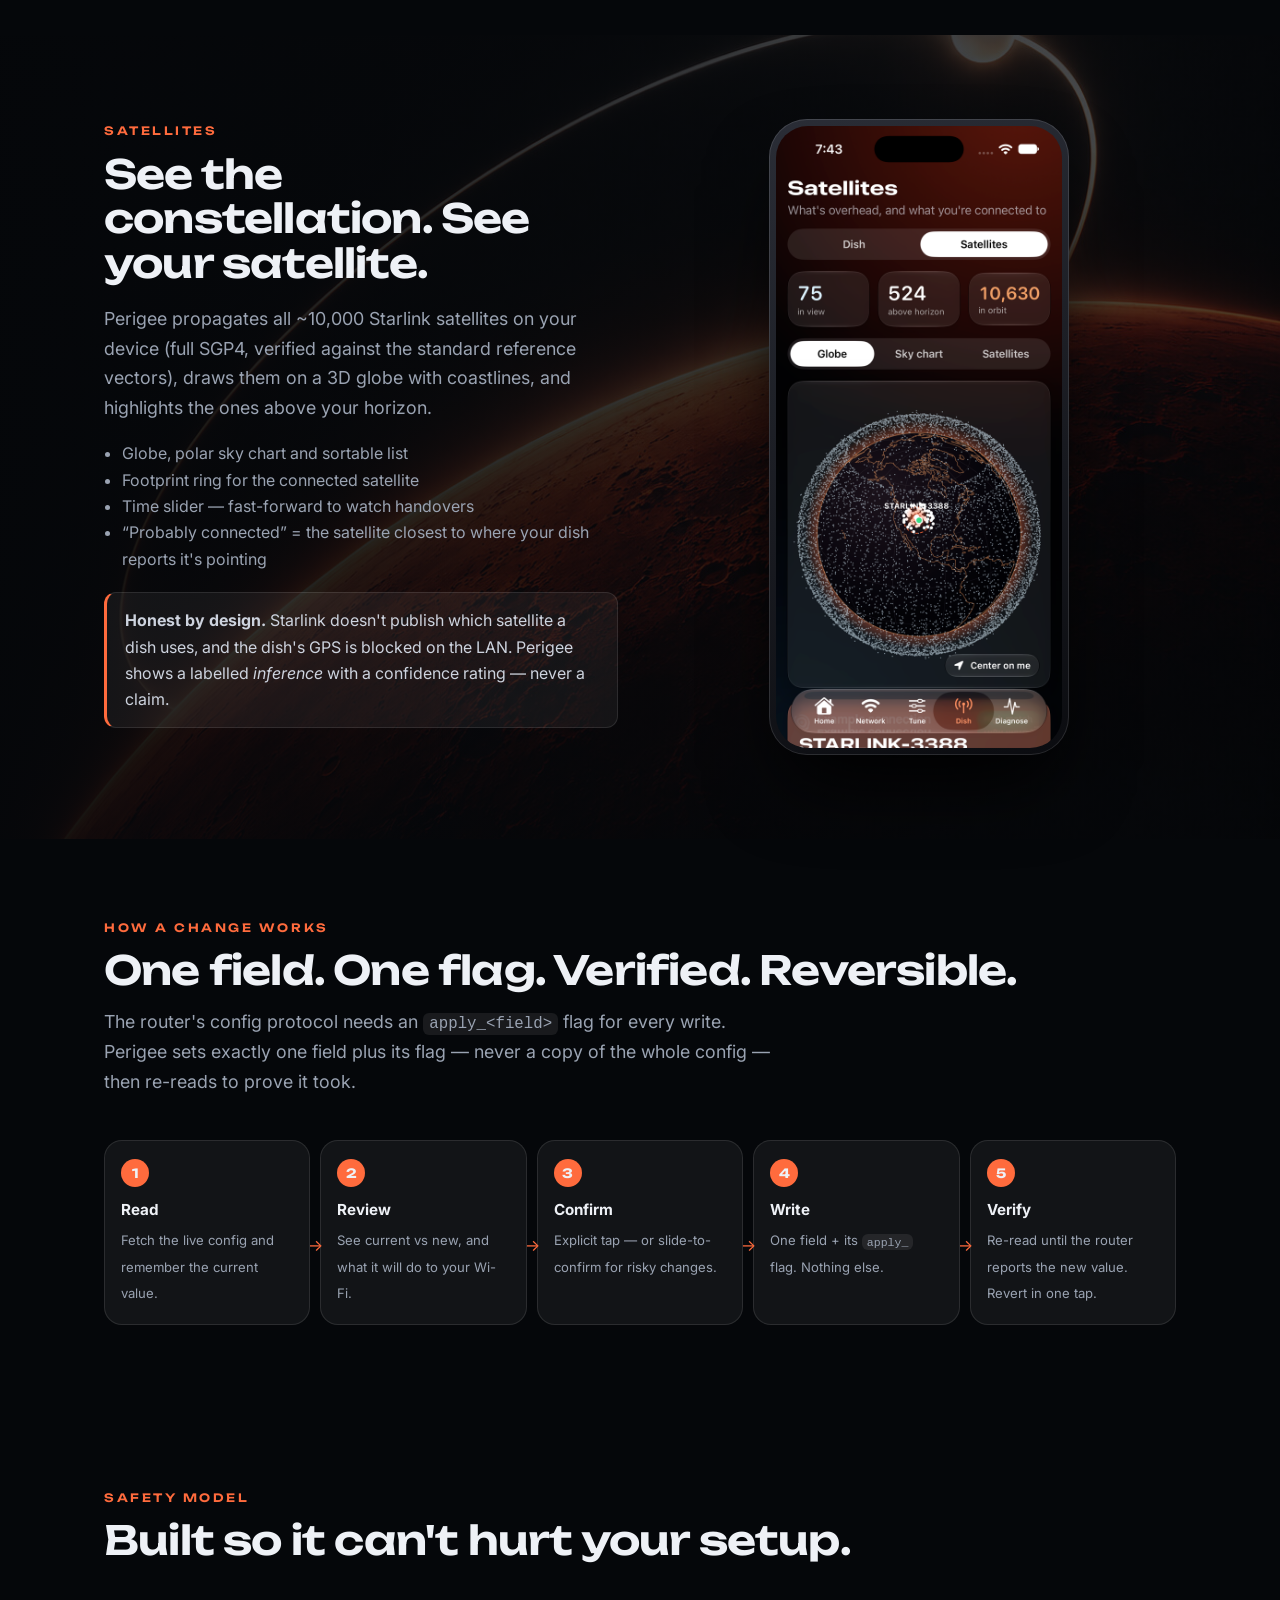
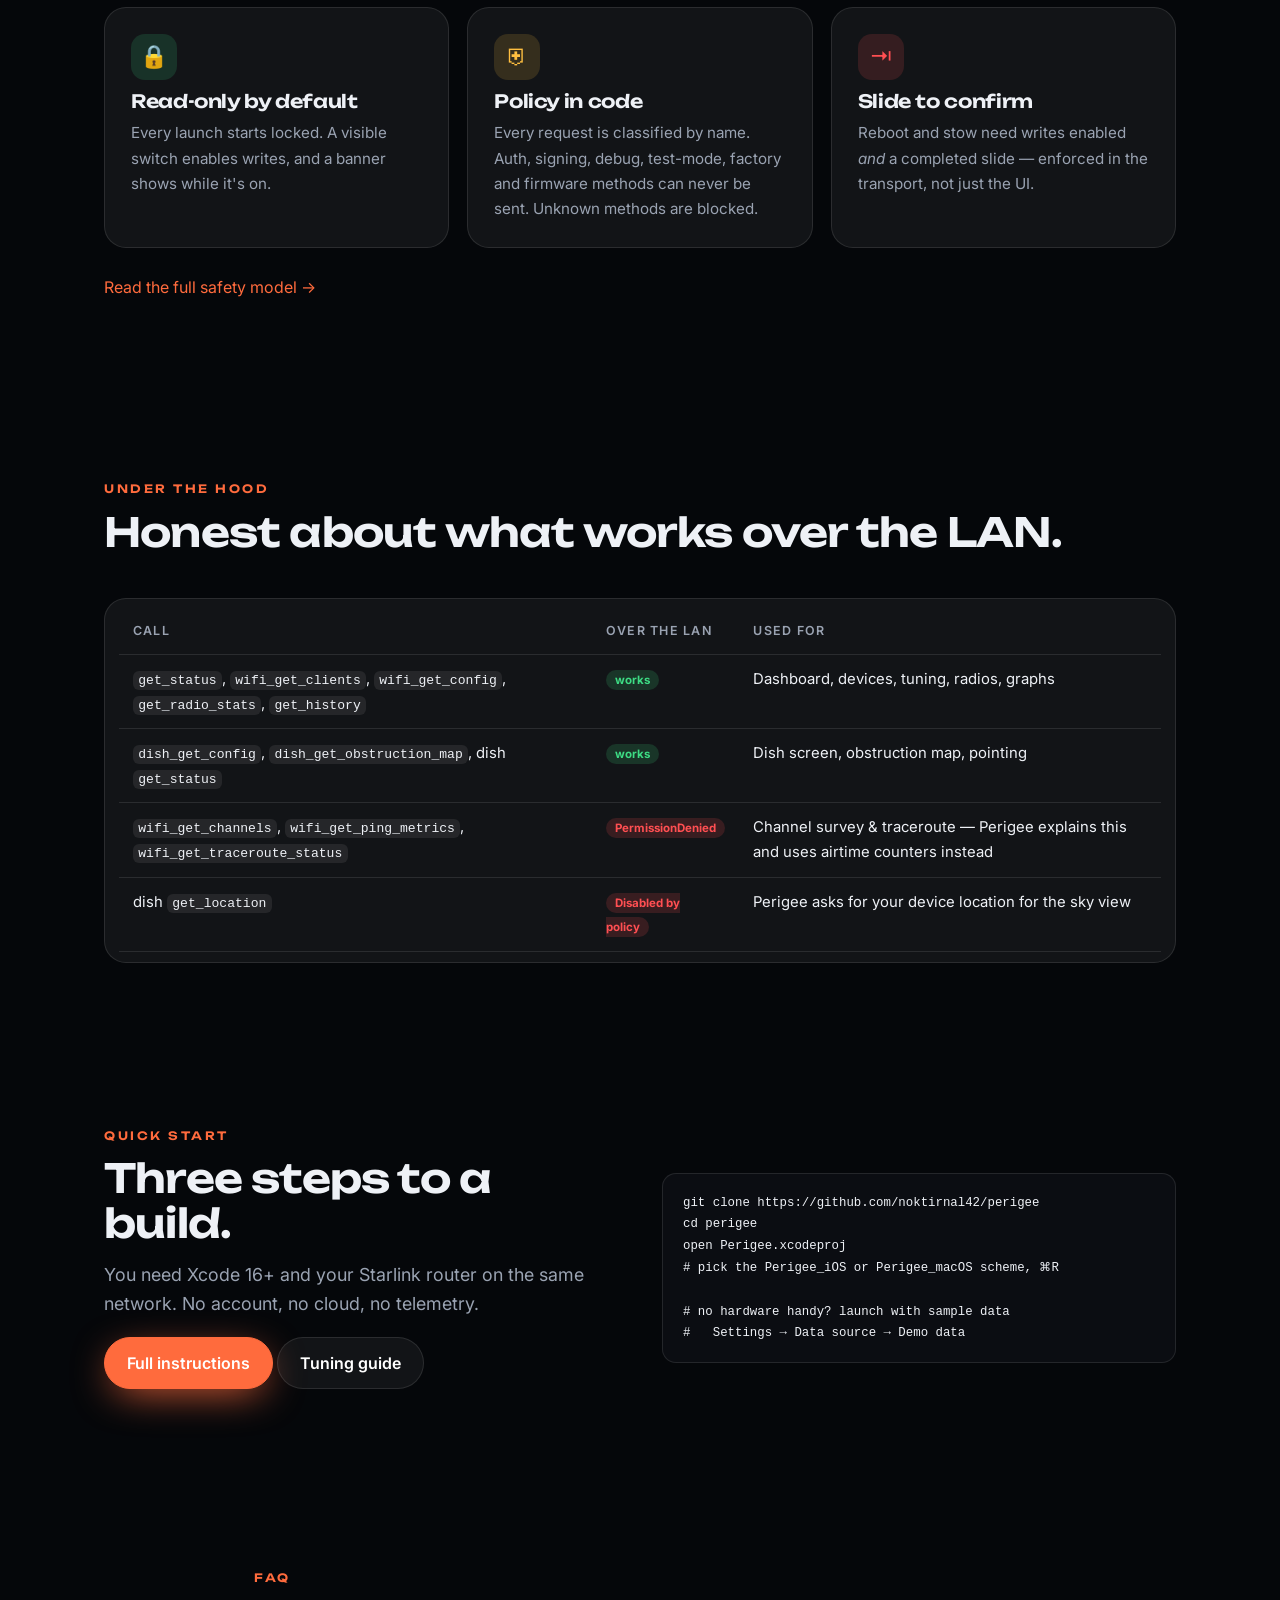
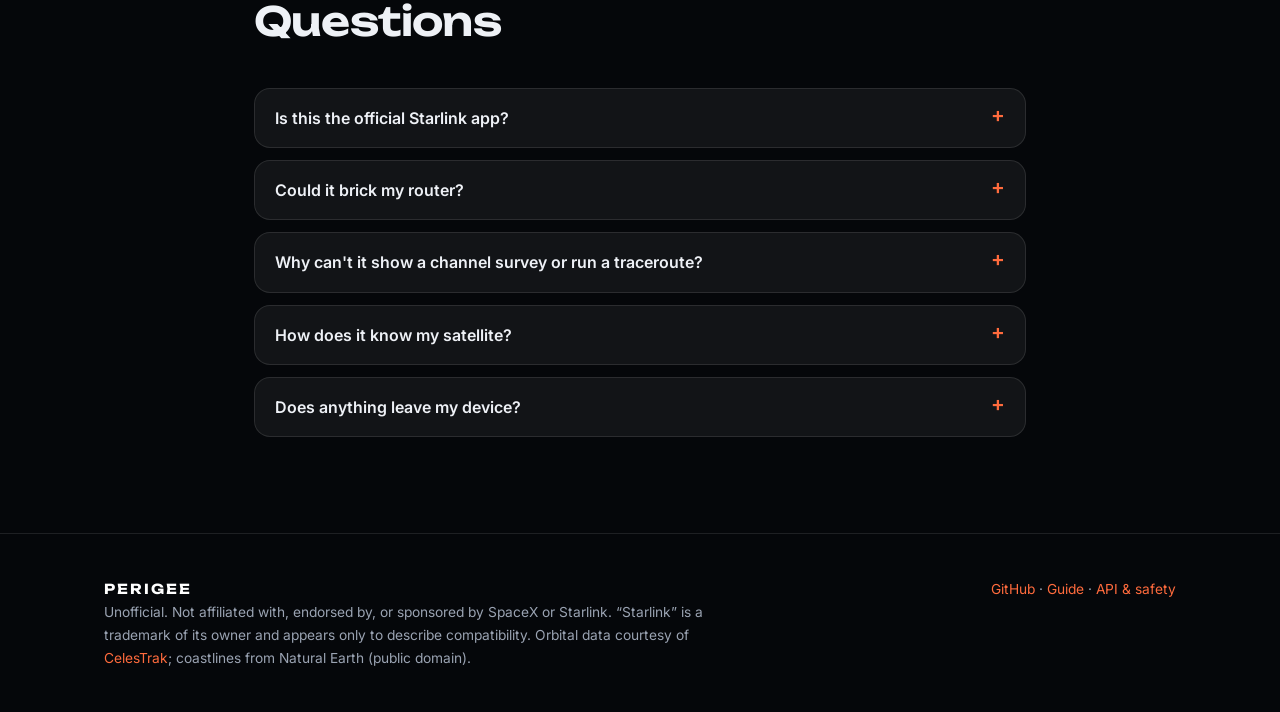
==== commit b492f859: "New art: Mars-limb orbit icon, photoreal Mars hero, dish/router/node renders - App icon regenerated " ====
--- a/docs/index.html
+++ b/docs/index.html
@@ -9,6 +9,7 @@
 <meta property="og:description" content="Native iOS + macOS app. Tune channels, CAKE and DFS, A/B test stalls, see which satellite you're connected to.">
 <meta property="og:image" content="https://noktirnal42.github.io/perigee/assets/social.png">
 <meta name="theme-color" content="#05070a">
+<meta name="twitter:card" content="summary_large_image">
 <link rel="icon" href="assets/icon-512.png">
 <link rel="preconnect" href="https://fonts.googleapis.com"><link rel="preconnect" href="https://fonts.gstatic.com" crossorigin>
 <link href="https://fonts.googleapis.com/css2?family=Inter:wght@400;500;600&family=Unbounded:wght@500;600;700&display=swap" rel="stylesheet">
@@ -95,7 +96,7 @@
   </div>
 </section>
 
-<section id="sky">
+<section id="sky" class="sky-band">
   <div class="wrap split">
     <div class="reveal">
       <span class="eyebrow">Satellites</span>
--- a/docs/assets/site.css
+++ b/docs/assets/site.css
@@ -33,8 +33,9 @@
 /* hero */
 .hero{position:relative;padding:96px 0 40px;overflow:hidden;isolation:isolate}
 .hero:before{content:"";position:absolute;inset:0;z-index:-2;background:
-  radial-gradient(900px 500px at 85% -10%,rgba(255,107,61,.35),transparent 60%),
-  radial-gradient(700px 500px at 0% 100%,rgba(107,188,255,.12),transparent 60%)}
+  linear-gradient(180deg,rgba(5,7,10,.55) 0%,rgba(5,7,10,.78) 55%,#05070a 100%),
+  radial-gradient(900px 500px at 85% -10%,rgba(255,107,61,.28),transparent 60%),
+  url(hero-mars.jpg) center 72%/cover no-repeat}
 .stars{position:absolute;inset:0;z-index:-1;opacity:.7;background-image:
   radial-gradient(1.2px 1.2px at 12% 20%,#fff,transparent),radial-gradient(1px 1px at 30% 70%,#fff,transparent),
   radial-gradient(1.4px 1.4px at 55% 15%,#fff,transparent),radial-gradient(1px 1px at 72% 40%,#fff,transparent),
@@ -114,3 +115,6 @@
   .phone-stack{height:520px} .doc aside{position:static} nav .links a:not(.btn){display:none} .mac-row{grid-template-columns:1fr}
 }
 @media(max-width:560px){.g3,.g4,.g2{grid-template-columns:1fr} .phone.b{display:none} .phone.a{right:50%;translate:50% 0;transform:rotate(2deg)} .phone-stack{height:540px}}
+
+.sky-band{background:linear-gradient(90deg,rgba(5,7,10,.94),rgba(5,7,10,.7)),url(mars-orbit.jpg) right center/cover no-repeat}
+.hw{display:flex;gap:26px;align-items:flex-end;justify-content:center;margin-top:36px;flex-wrap:wrap}.hw img{filter:drop-shadow(0 24px 30px rgba(0,0,0,.6));height:230px;width:auto}
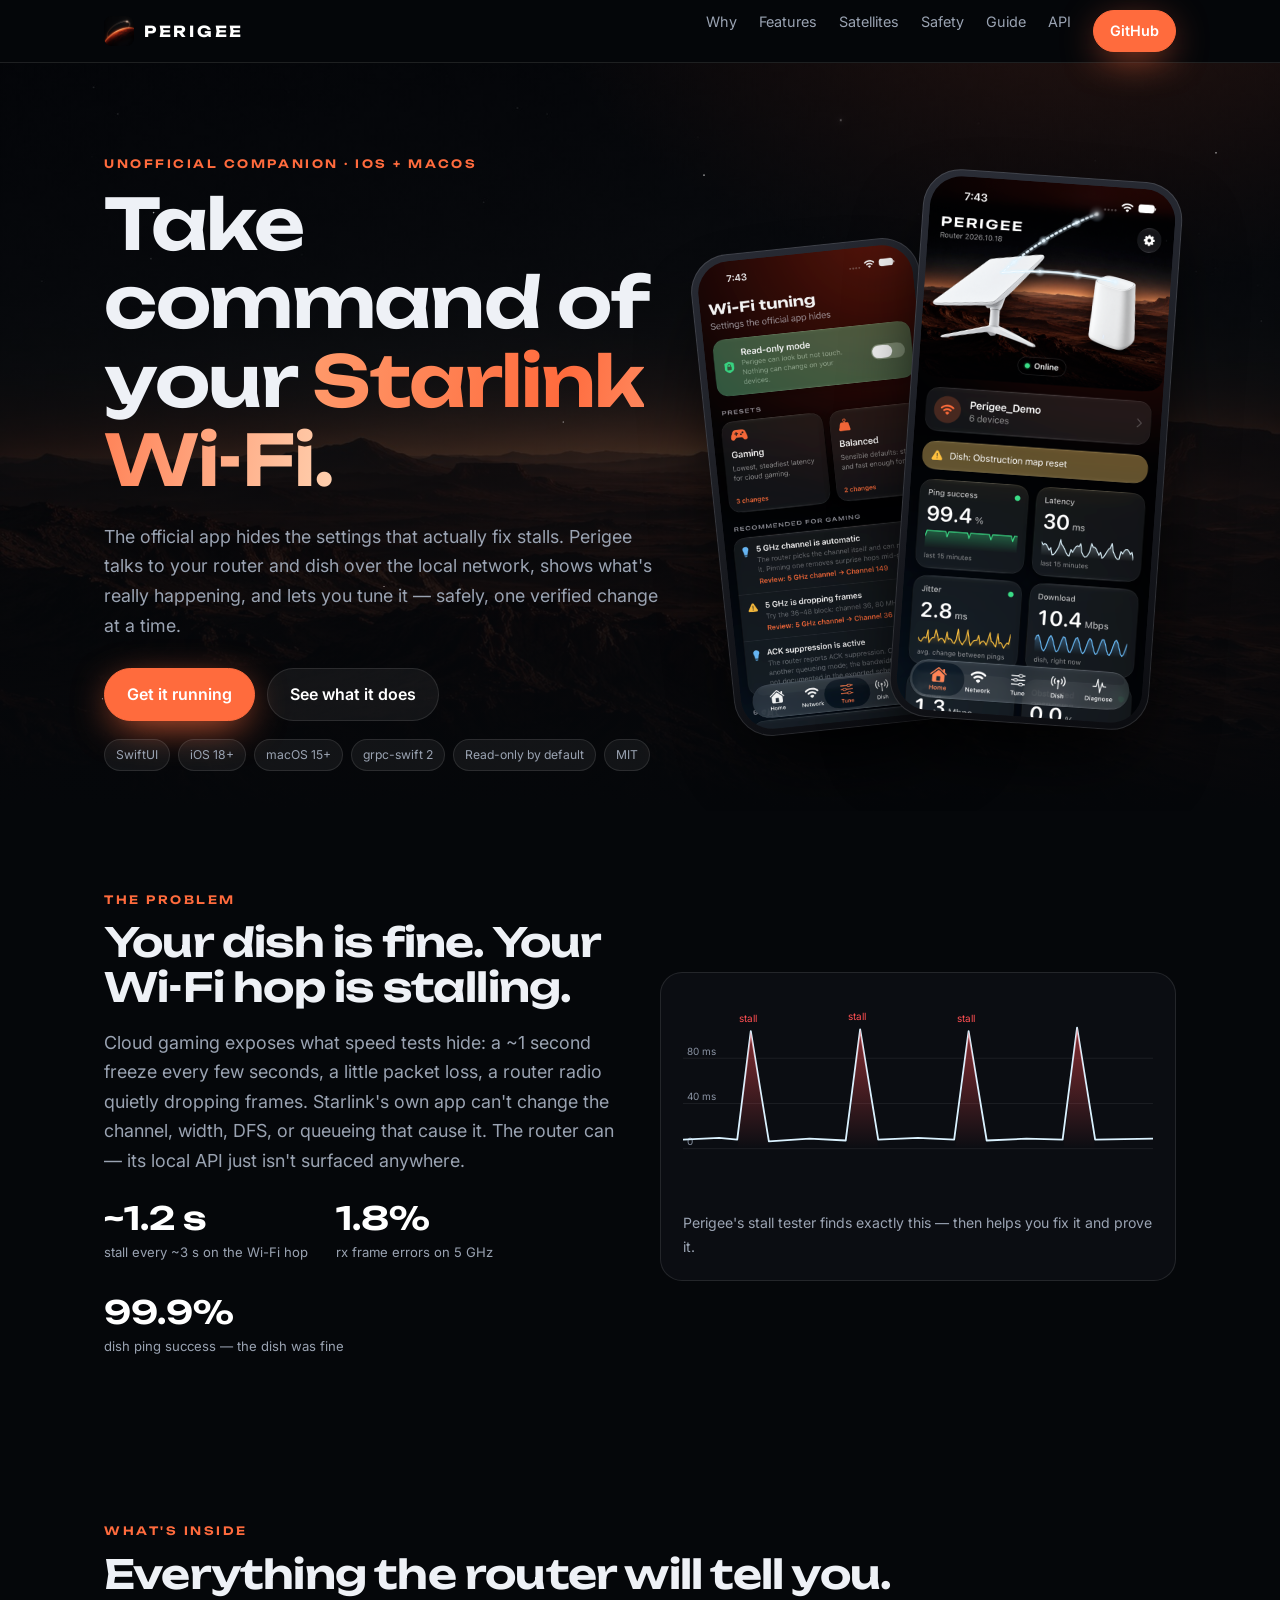
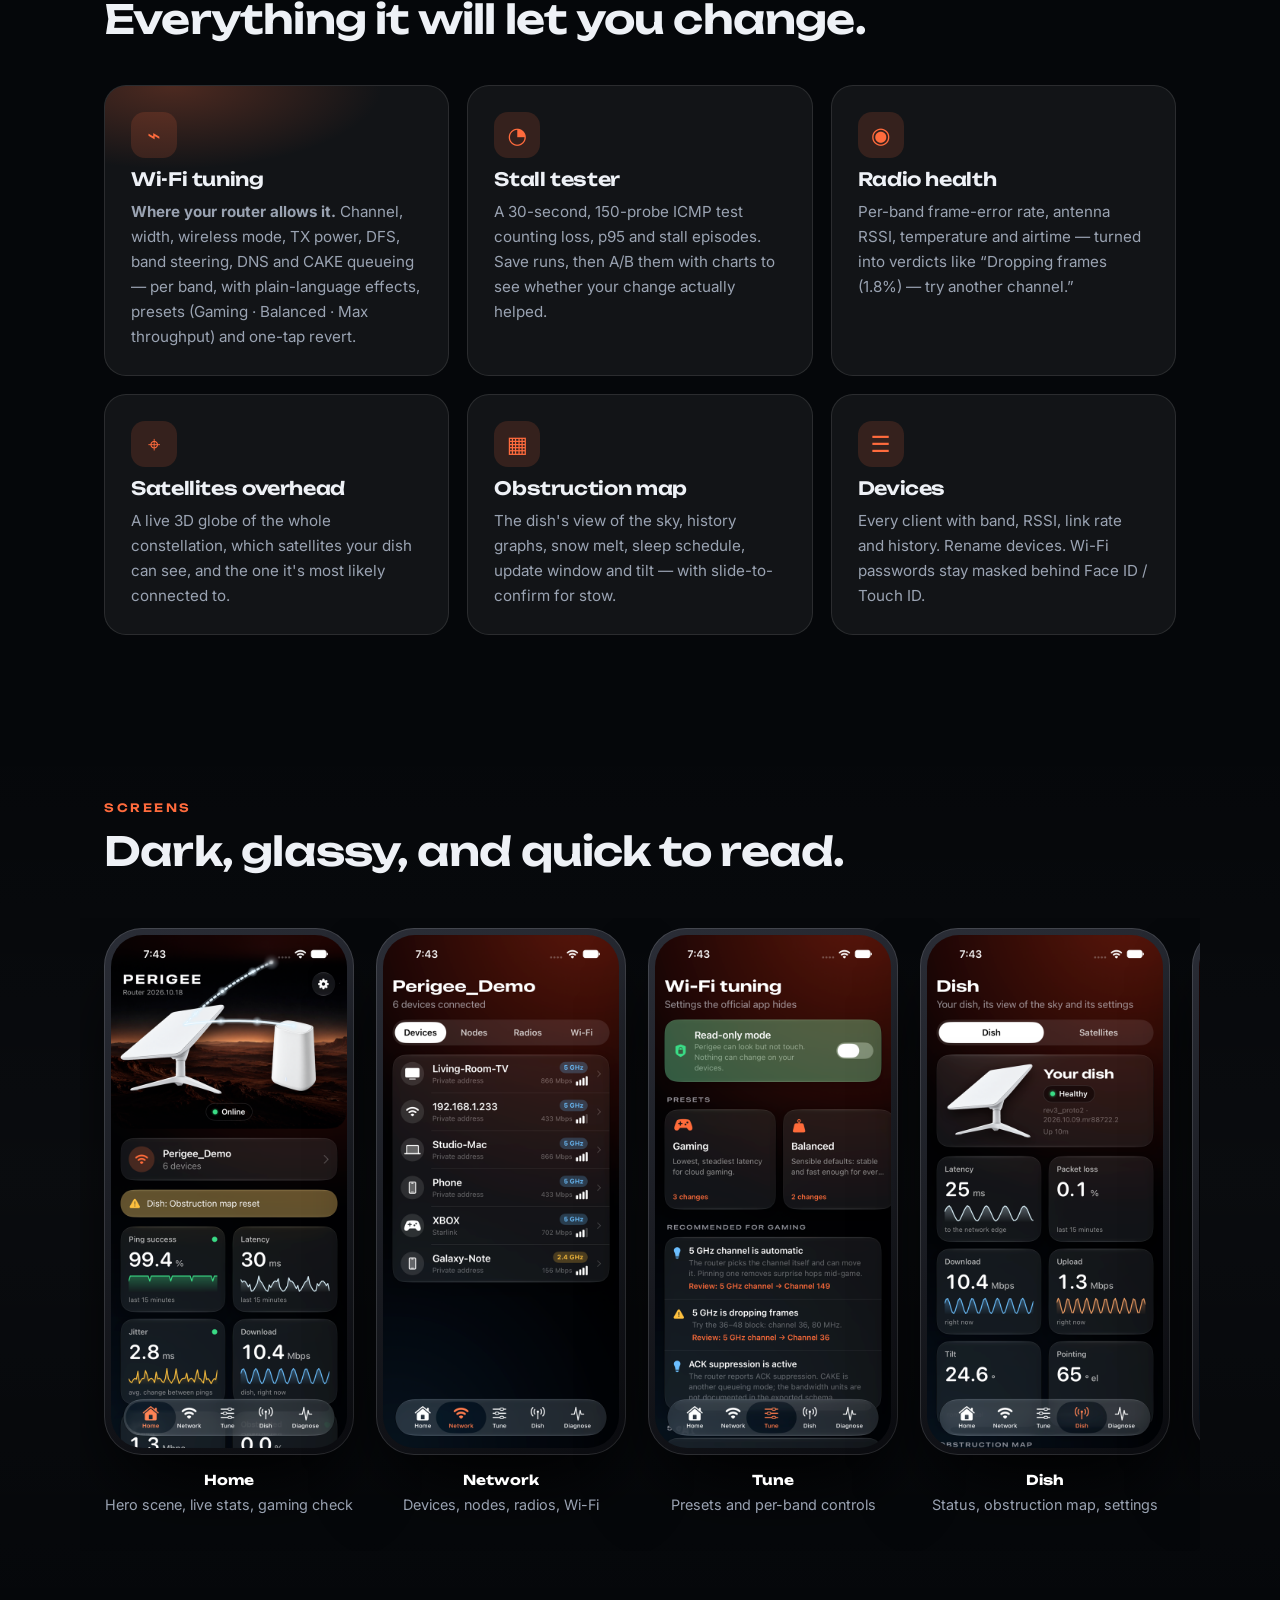
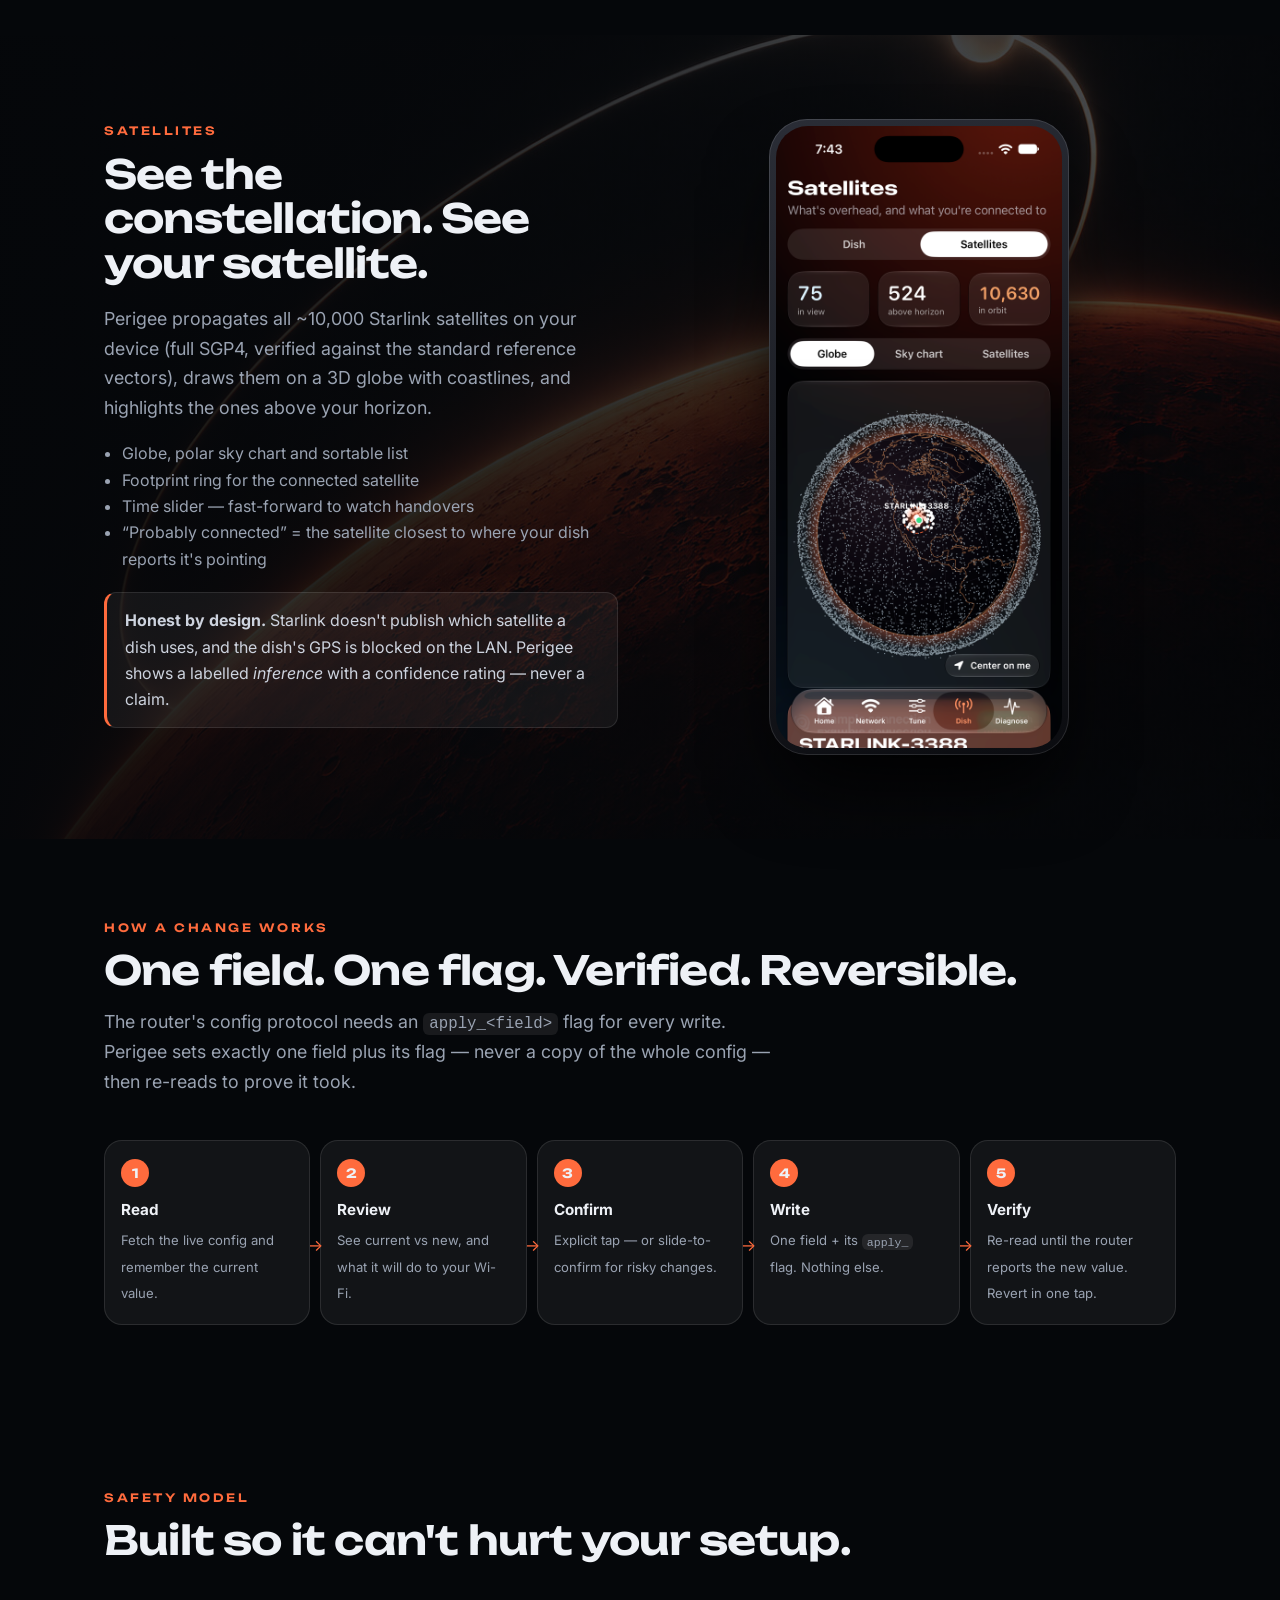
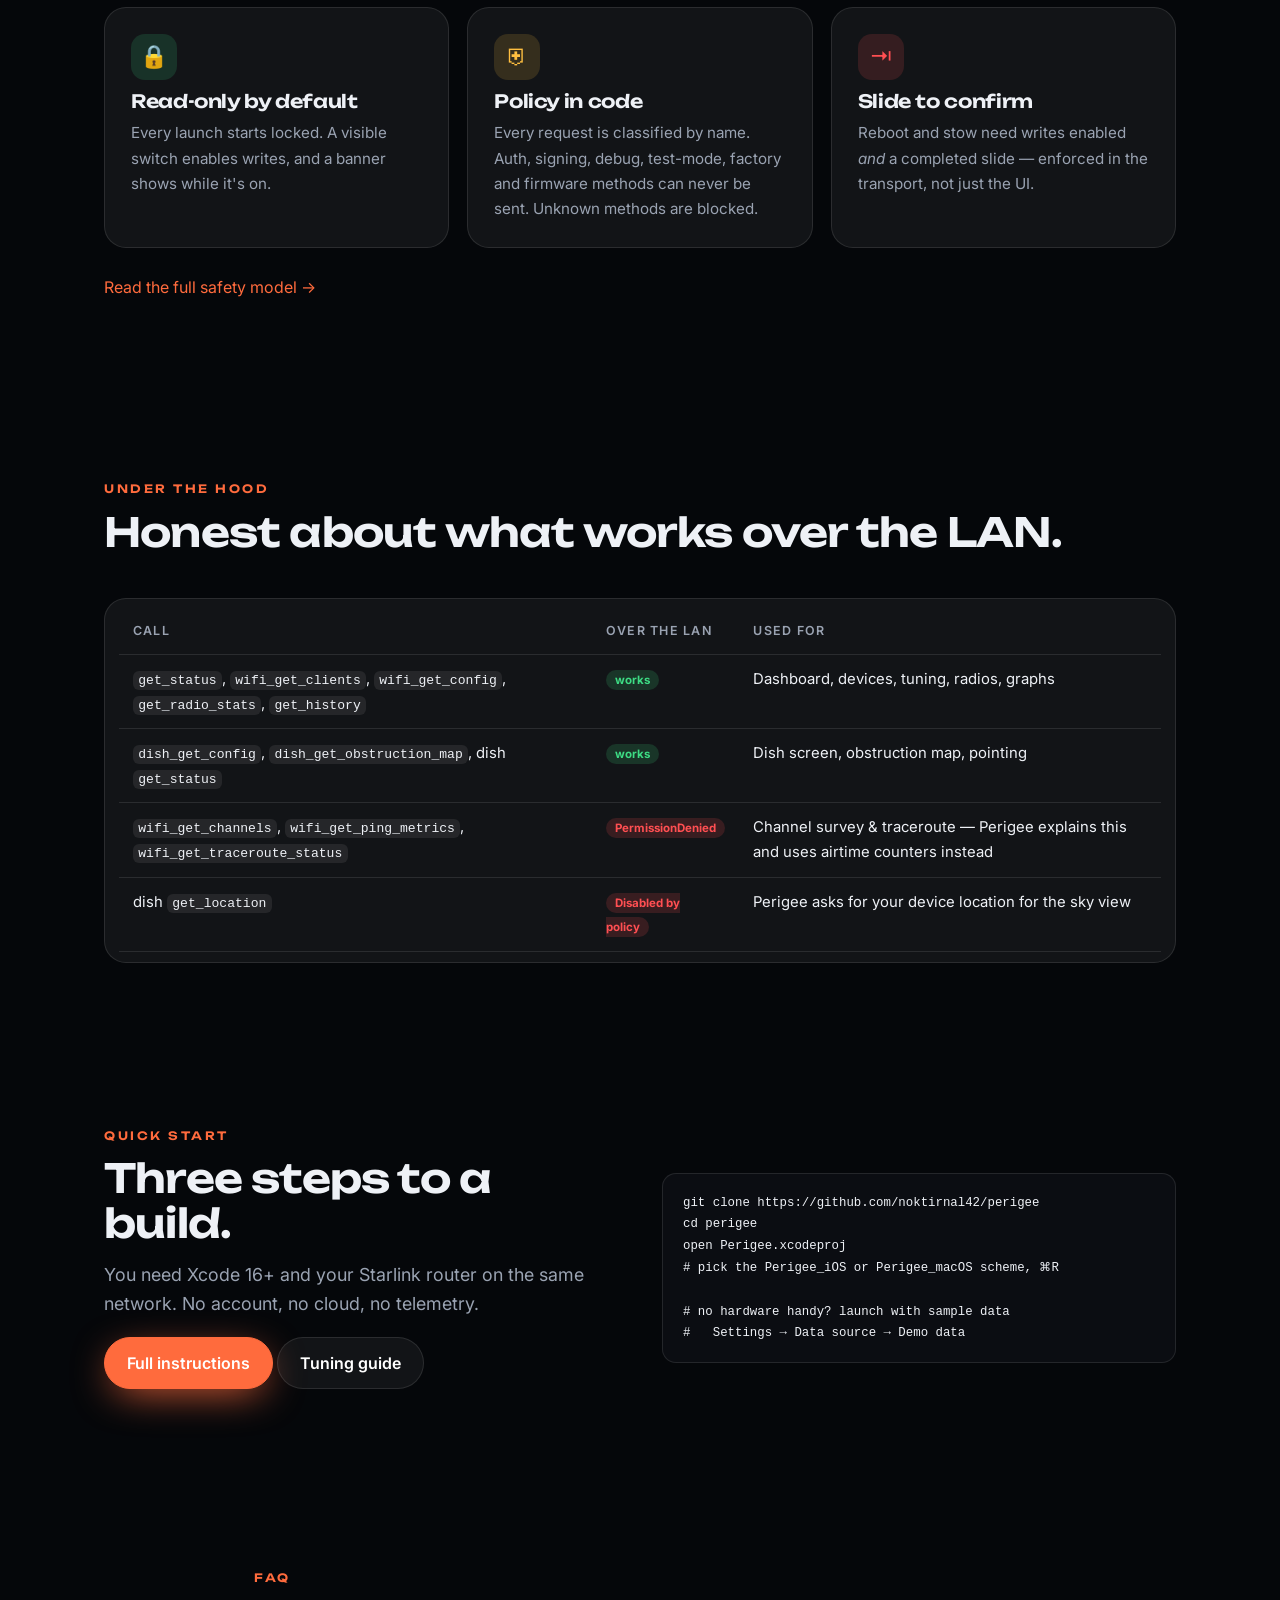
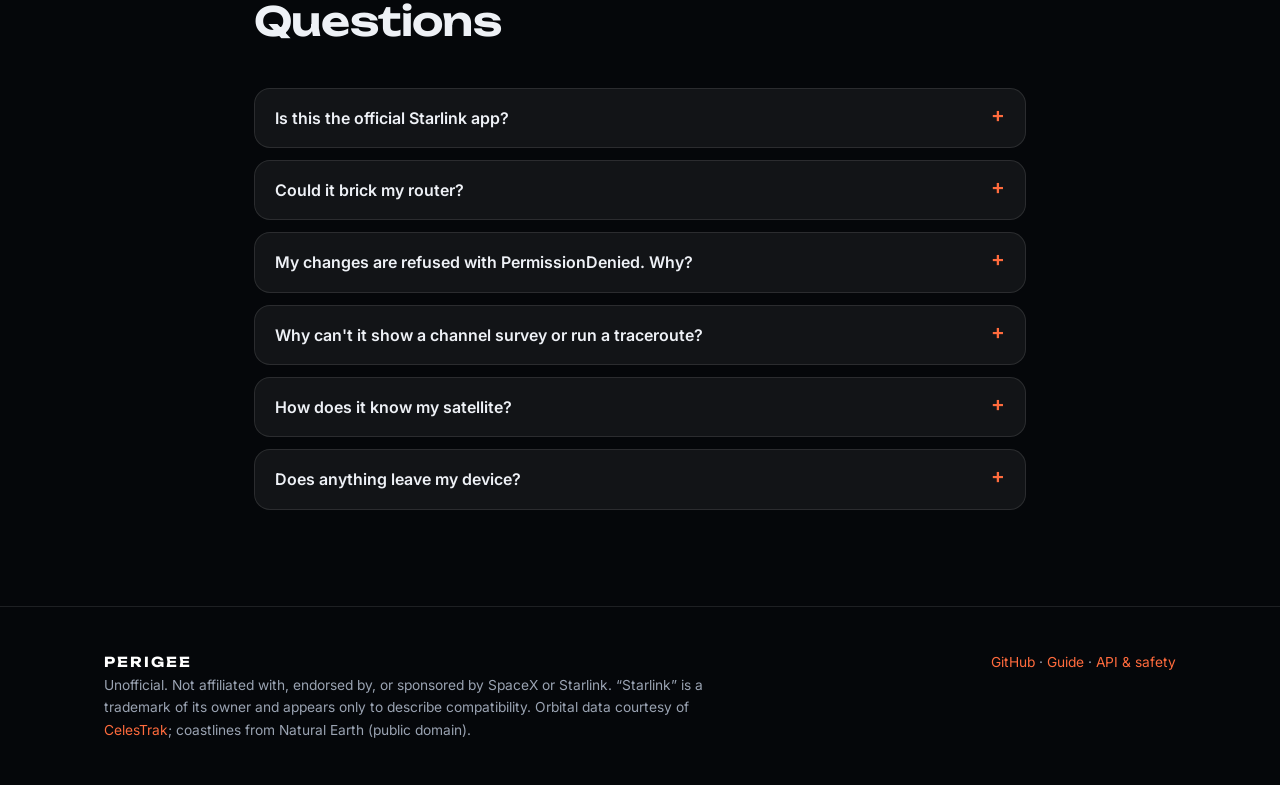
==== commit d73b87fd: "Handle devices that refuse configuration writes (PermissionDenied) - DeviceError.isWriteRefusal + cl" ====
--- a/docs/index.html
+++ b/docs/index.html
@@ -72,7 +72,7 @@
   <div class="wrap">
     <div class="sec-head reveal"><span class="eyebrow">What's inside</span><h2>Everything the router will tell you.<br>Everything it will let you change.</h2></div>
     <div class="grid g3">
-      <div class="card glow reveal"><div class="ico">⌁</div><h3>Wi-Fi tuning</h3><p>Channel, width, wireless mode, TX power, DFS, band steering, DNS and CAKE queueing — per band, with plain-language effects, presets (Gaming · Balanced · Max throughput) and one-tap revert.</p></div>
+      <div class="card glow reveal"><div class="ico">⌁</div><h3>Wi-Fi tuning</h3><p><b>Where your router allows it.</b> Channel, width, wireless mode, TX power, DFS, band steering, DNS and CAKE queueing — per band, with plain-language effects, presets (Gaming · Balanced · Max throughput) and one-tap revert.</p></div>
       <div class="card reveal"><div class="ico">◔</div><h3>Stall tester</h3><p>A 30-second, 150-probe ICMP test counting loss, p95 and stall episodes. Save runs, then A/B them with charts to see whether your change actually helped.</p></div>
       <div class="card reveal"><div class="ico">◉</div><h3>Radio health</h3><p>Per-band frame-error rate, antenna RSSI, temperature and airtime — turned into verdicts like “Dropping frames (1.8%) — try another channel.”</p></div>
       <div class="card reveal"><div class="ico">⌖</div><h3>Satellites overhead</h3><p>A live 3D globe of the whole constellation, which satellites your dish can see, and the one it's most likely connected to.</p></div>
@@ -175,6 +175,7 @@
     <div class="sec-head reveal"><span class="eyebrow">FAQ</span><h2>Questions</h2></div>
     <details class="reveal"><summary>Is this the official Starlink app?</summary><p>No. Perigee is an independent, open-source companion. It isn't made, endorsed or supported by SpaceX or Starlink, and uses none of their logos or artwork.</p></details>
     <details class="reveal"><summary>Could it brick my router?</summary><p>It's designed not to: writes are off by default, limited to documented single-field config changes, verified after sending, and revertible. Factory-reset, firmware and debug calls are blocked in code. Even so, changing Wi-Fi settings can briefly drop your devices — you're always warned first.</p></details>
+    <details class="reveal"><summary>My changes are refused with PermissionDenied. Why?</summary><p>Some routers only accept configuration writes from Starlink's own authenticated app, not from the local network. Perigee detects the refusal, explains it, stops retrying, and switches that device to view-only. You still get live status, radio health, the stall tester and A/B comparison, plus a shareable plan of recommended settings to apply on your own router. Perigee will never try to authenticate or bypass the refusal.</p></details>
     <details class="reveal"><summary>Why can't it show a channel survey or run a traceroute?</summary><p>The router refuses those calls from the local network (<code>PermissionDenied</code>). Perigee detects that at runtime, tells you plainly, and works around it where it can.</p></details>
     <details class="reveal"><summary>How does it know my satellite?</summary><p>It doesn't know — it infers. The dish reports its boresight azimuth/elevation; Perigee computes where every satellite is right now and picks the closest. You get a confidence rating and the raw angular separation.</p></details>
     <details class="reveal"><summary>Does anything leave my device?</summary><p>Only a public download of satellite orbital data from CelesTrak (no personal data). Your location, Wi-Fi details and test results stay on your device.</p></details>
